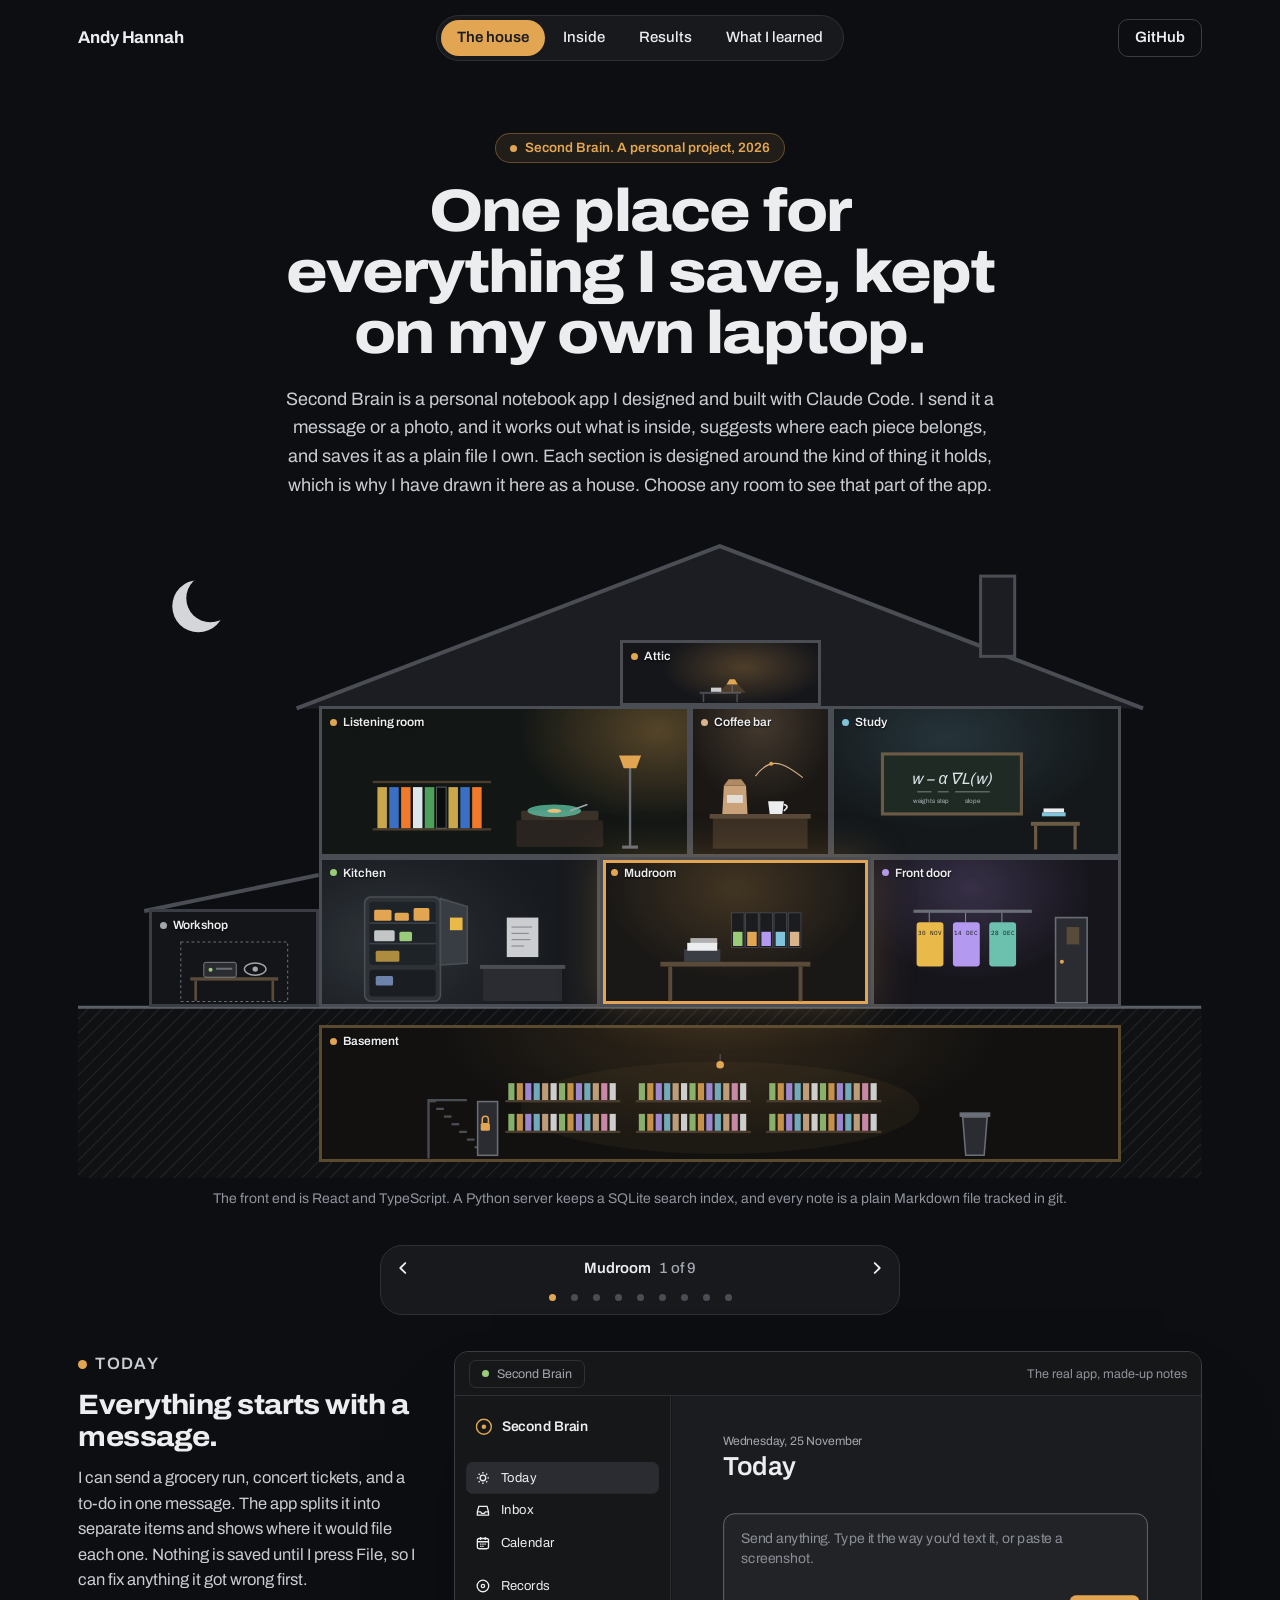
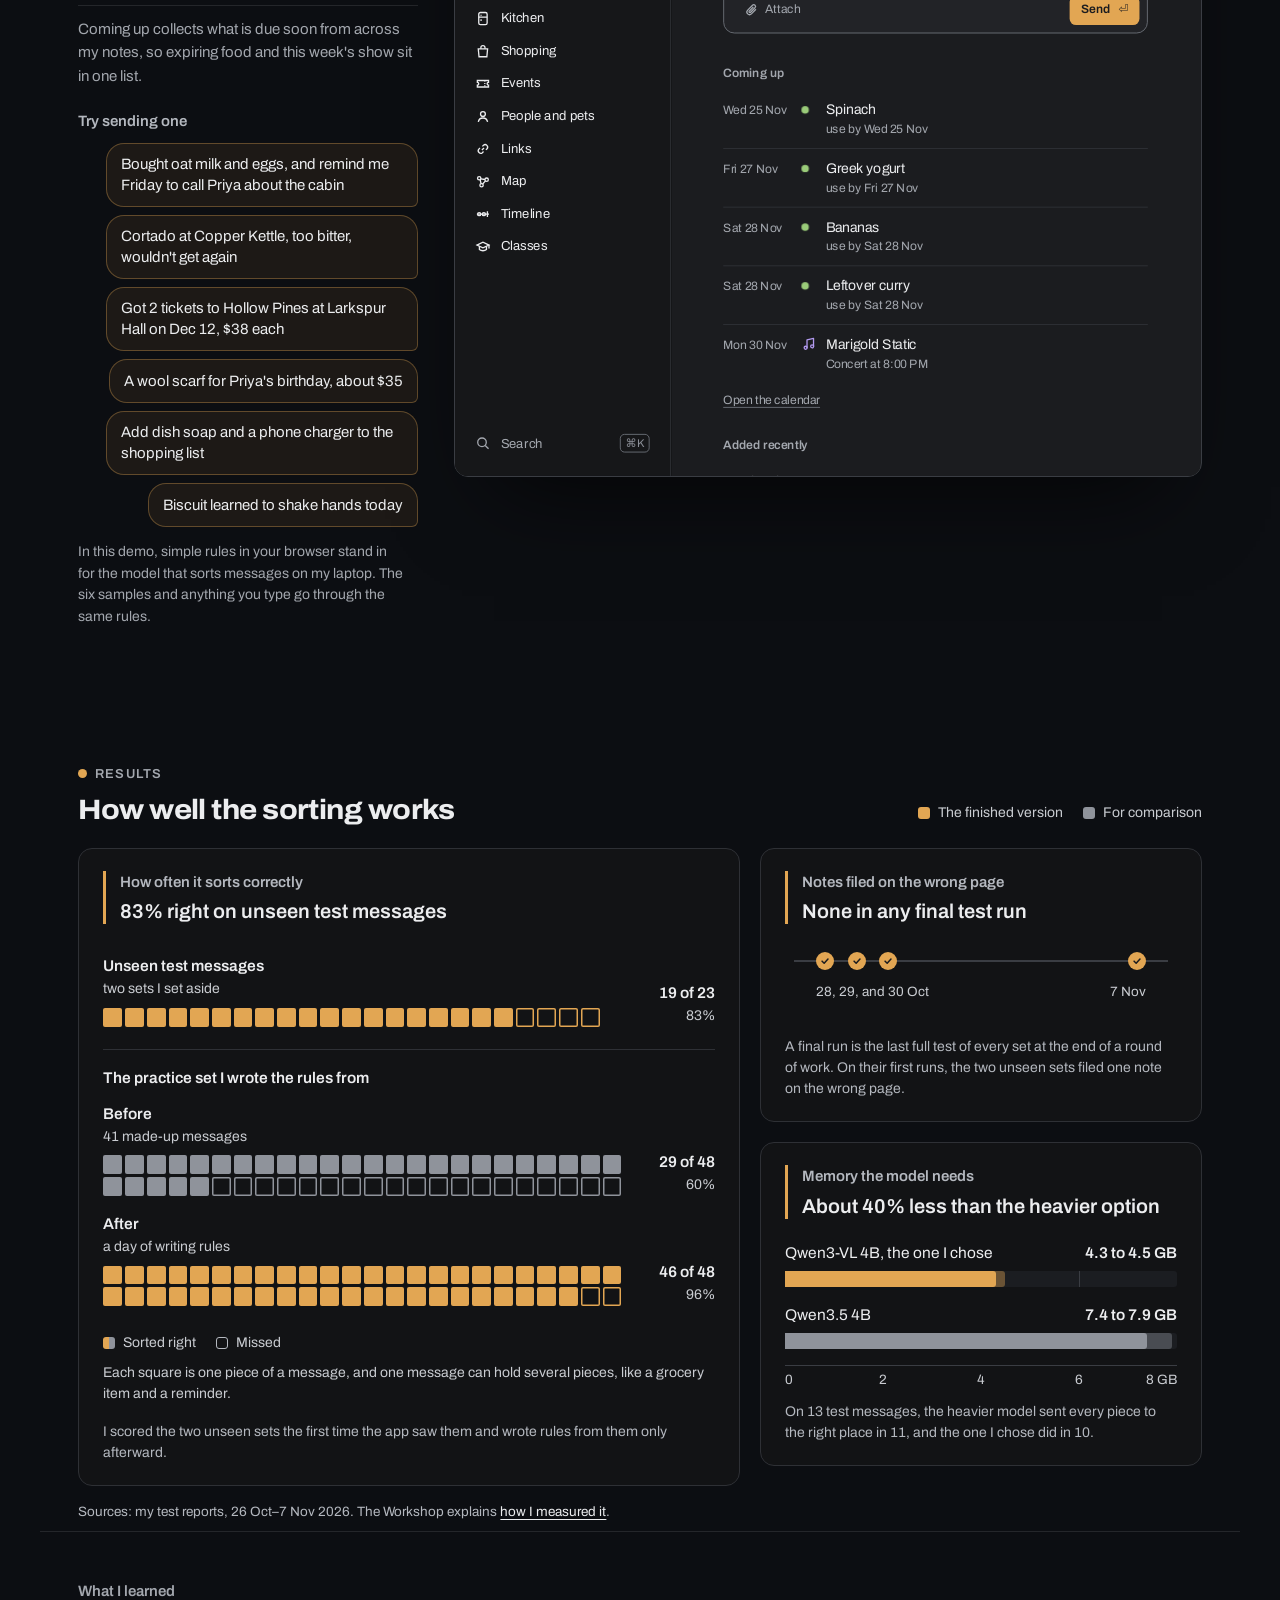
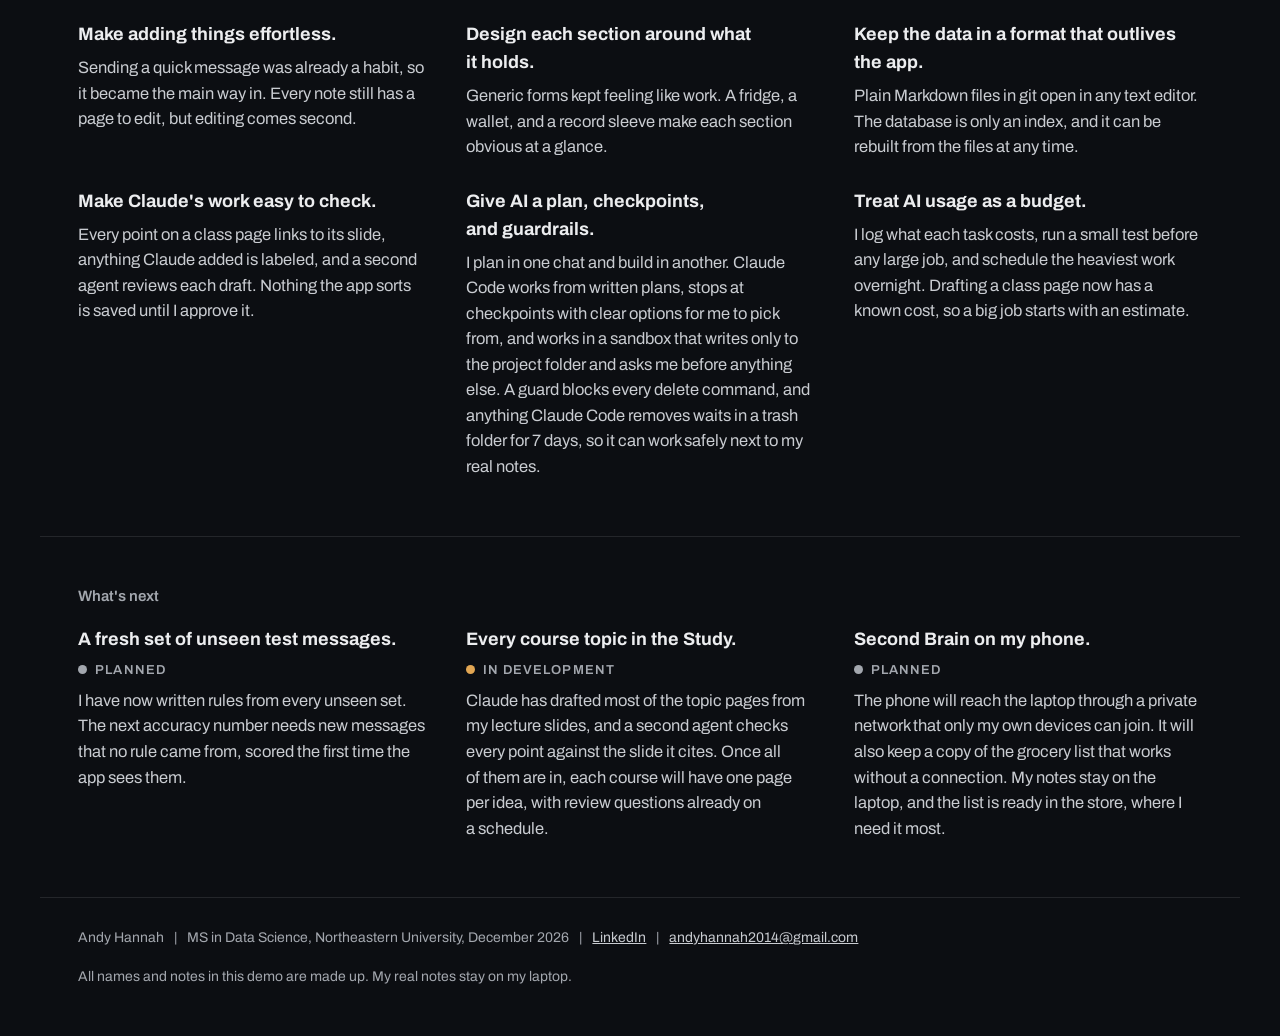
==== index.html @ 6efce42d "Second Brain demo" ====
<!DOCTYPE html>
<html lang="en">
<head>
<meta charset="utf-8">
<meta name="viewport" content="width=device-width, initial-scale=1">
<title>Second Brain</title>
<meta name="description" content="A personal notes app by Andy Hannah, drawn as a house. Each room opens the real app, filled with made-up notes.">

<!-- Archivo comes with the app and IBM Plex Mono sits beside the page, so the page asks nothing of another site. -->
<style>
@font-face{font-family:"Archivo";src:url("app/fonts/Archivo-Variable.ttf") format("truetype");font-weight:100 900;font-stretch:62% 125%;font-display:swap}
@font-face{font-family:"IBM Plex Mono";src:url("fonts/IBMPlexMono-Regular.woff2") format("woff2");font-weight:400;font-style:normal;font-display:swap}
@font-face{font-family:"IBM Plex Mono";src:url("fonts/IBMPlexMono-Medium.woff2") format("woff2");font-weight:500;font-style:normal;font-display:swap}
.sc[hidden]{display:none}

body{margin:0;background:#0C0E12}
a{color:#ECEDEF}
@media (hover:hover){a:hover{color:#E2A653}.room:hover{filter:brightness(1.18)}.bubble:hover{background:rgba(226,166,83,.16);border-color:rgba(226,166,83,.6)}}
/* Every link takes the amber ring, as the buttons do. */
.hn a:focus-visible{outline:3px solid #E2A653;outline-offset:2px}
.hn{background:#0C0E12;color:#ECEDEF;font-family:"Archivo",-apple-system,sans-serif;font-size:16px;line-height:1.55}
.hn *{box-sizing:border-box}
.hn-top,.hn-hero,.hn-house,.res,.inside,.learned,.hn-foot{max-width:1200px;margin-left:auto;margin-right:auto;padding-left:clamp(16px,3vw,40px);padding-right:clamp(16px,3vw,40px)}
/* The header: the name, the pill bar of sections and the buttons, stuck to the top, with a line once the page scrolls. */
.hn-bar{position:sticky;top:0;z-index:20;background:#0C0E12;border-bottom:1px solid transparent;transition:border-color 160ms ease}
.hn-bar.scrolled{border-bottom-color:#2E3035}
.hn-top{display:grid;grid-template-columns:minmax(0,1fr) auto minmax(0,1fr);align-items:center;gap:16px;min-height:76px}
.me{justify-self:start;font-weight:700;font-size:17px;letter-spacing:-.01em;text-decoration:none;color:#ECEDEF}
.pill{display:flex;gap:2px;padding:4px;border-radius:999px;background:#17191D;border:1px solid #2E3035}
.pill a{display:inline-flex;align-items:center;flex:0 0 auto;height:36px;padding:0 16px;border-radius:999px;font-size:15px;font-weight:500;white-space:nowrap;text-decoration:none;color:#ECEDEF}
.pill a.on{background:#E2A653;color:#1B1C1F;font-weight:600}
.pill a:focus-visible,.btn-t:focus-visible,.btn-o:focus-visible,.me:focus-visible{outline:3px solid #E2A653;outline-offset:2px}
.acts{display:flex;justify-content:flex-end;gap:10px}
.btn-o,.btn-t{display:inline-flex;align-items:center;height:38px;padding:0 16px;border-radius:10px;font-size:15px;font-weight:600;text-decoration:none}
.btn-o{border:1.5px solid #E2A653;color:#E2A653}
.btn-t{color:#ECEDEF;border:1px solid #3A3D43}
:root{--head:92px}
#top,#house,#results,#inside,#learned{scroll-margin-top:var(--head)}
.hn-hero{padding-top:56px;padding-bottom:12px;text-align:center}
.chip{display:inline-flex;align-items:center;gap:8px;height:30px;padding:0 14px;border-radius:15px;background:rgba(226,166,83,.1);border:1px solid rgba(226,166,83,.35);font-size:13.5px;font-weight:600;color:#E2A653}
.chip i{width:7px;height:7px;border-radius:50%;background:#E2A653}
.hn-hero h1{margin:18px auto 0;max-width:14em;font-size:clamp(36px,5vw,60px);line-height:1.02;font-weight:800;font-stretch:112%;letter-spacing:-.03em;text-wrap:balance}
.lede{margin:20px auto 0;max-width:40em;font-size:18px;line-height:1.6;color:#C9CCD1;text-wrap:balance}
.ft-links{display:flex;flex-wrap:wrap;align-items:center;gap:0 10px;margin:0}
.ft-links>*{display:inline-flex;align-items:center;min-height:32px}
.ft-links a{color:#C9CCD1}
.ft-links i{font-style:normal}
.ft-links .ft-gh,.ft-links .ft-gh-bar{display:none}
@media (max-width:760px){
.hn-top{grid-template-columns:minmax(0,1fr) auto;grid-template-areas:"me acts" "pill pill";row-gap:10px;padding-top:12px;padding-bottom:12px;min-height:0}
.me{grid-area:me}.acts{grid-area:acts}
.pill{grid-area:pill;overflow-x:auto;scrollbar-width:none}
.pill::-webkit-scrollbar{display:none}
.pill.fl{-webkit-mask-image:linear-gradient(90deg,transparent,#000 32px);mask-image:linear-gradient(90deg,transparent,#000 32px)}
.pill.fr{-webkit-mask-image:linear-gradient(90deg,#000 calc(100% - 32px),transparent);mask-image:linear-gradient(90deg,#000 calc(100% - 32px),transparent)}
.pill.fl.fr{-webkit-mask-image:linear-gradient(90deg,transparent,#000 32px,#000 calc(100% - 32px),transparent);mask-image:linear-gradient(90deg,transparent,#000 32px,#000 calc(100% - 32px),transparent)}
.btn-t{display:none}
.ft-links .ft-gh,.ft-links .ft-gh-bar{display:inline-flex}
.ft-links>*{min-height:44px}
.ft-links .ft-lead{display:none}
.ft-links .ft-who{flex-basis:100%;min-height:0;padding:4px 0}
:root{--head:124px}
}
.hn-house{padding-top:24px;padding-bottom:12px}
.house{position:relative;width:100%;aspect-ratio:1120/640}
.shell{position:absolute;inset:0;width:100%;height:100%}
.room{position:absolute;padding:0;margin:0;border:3px solid #4A4D54;background:#15171B;cursor:pointer;overflow:hidden;color:#ECEDEF;font:inherit;text-align:left;transition:filter 160ms ease,box-shadow 160ms ease}
.room.on{box-shadow:inset 0 0 0 3px #E2A653,0 0 40px rgba(226,166,83,.25);z-index:2}
.room:focus-visible{outline:3px solid #E2A653;outline-offset:2px}
.rl{position:absolute;top:6px;left:8px;z-index:1;display:inline-flex;align-items:center;gap:6px;font-size:12px;line-height:1.2;font-weight:600;color:#ECEDEF;text-shadow:0 1px 2px #000}
.rl i{width:7px;height:7px;border-radius:50%}
.room{--band:26px}
.furn{position:absolute;left:0;top:var(--band);width:100%;height:calc(100% - var(--band))}
.r-attic{background:radial-gradient(60% 90% at 62% 40%,rgba(226,166,83,.28),transparent 70%),#15161A}
.r-listen{background:radial-gradient(55% 90% at 92% 15%,rgba(226,166,83,.32),transparent 70%),#121614}
.r-coffee{background:radial-gradient(80% 80% at 50% 10%,rgba(217,179,140,.22),transparent 70%),#1A1714}
.r-classroom{background:radial-gradient(80% 90% at 40% 20%,rgba(127,196,218,.16),transparent 70%),#14181B}
.r-kitchen{background:radial-gradient(60% 85% at 24% 58%,rgba(210,232,255,.13),rgba(210,232,255,.05) 55%,transparent 100%),#171A1E}
.r-today{background:radial-gradient(70% 90% at 50% 20%,rgba(226,166,83,.20),transparent 70%),#1A1816}
.r-hall{background:radial-gradient(70% 90% at 40% 20%,rgba(179,154,240,.20),transparent 70%),#17151C}
.r-workshop{background:#141518;border-color:#3A3D43}
.r-basement{background:radial-gradient(50% 120% at 50% 0%,rgba(226,166,83,.16),transparent 70%),#121110;border-color:#5A4A30}
.wiring{margin:10px 0 0;text-align:center;font-size:14px;color:#8F939B}
.inside{display:grid;grid-template-columns:minmax(0,340px) minmax(0,1fr);gap:36px;align-items:start;padding-top:40px;padding-bottom:80px}
.cap{position:sticky;top:100px}
.tag{display:flex;align-items:center;gap:8px;margin:0;font-size:13px;font-weight:600;color:#A3A7AE;text-transform:uppercase;letter-spacing:.08em}
.tag i{width:9px;height:9px;border-radius:50%}
.cap h2{margin:10px 0 12px;font-size:28px;line-height:1.15;font-weight:750;font-stretch:108%;letter-spacing:-.02em}
.cap p{margin:0 0 12px;font-size:16.5px;color:#C9CCD1;text-wrap:pretty}
.cap .free{font-size:15px;color:#A3A7AE;padding-top:12px;border-top:1px solid #24262A}
.view{min-width:0}
.tabs3{display:flex;gap:4px;margin:-6px 0 6px;border-bottom:1px solid #2E3035}
.tabs3 span{padding:8px 12px;font-size:14px;color:#A3A7AE;border-bottom:2px solid transparent;margin-bottom:-1px}
.tabs3 span.on{color:#ECEDEF;border-color:#E2A653;font-weight:600}
.kr{display:grid;grid-template-columns:minmax(0,1fr) auto auto;gap:12px;align-items:baseline;max-width:560px;padding:9px 0;border-top:1px solid #2E3035;font-size:14px}
.kr b{font-weight:600;font-size:15px}.kr span{color:#A3A7AE;font-size:13px}.kr em{font-style:normal;font-size:13px;color:#A3A7AE}
.kr.warn em{color:#E2A653;font-weight:600}
.kr em.liked{color:#9ACB79;font-weight:600}
.chips2{display:flex;flex-wrap:wrap;gap:6px}.chips2 span{height:28px;line-height:26px;padding:0 11px;border:1px solid #3A3D43;border-radius:14px;font-size:13px;color:#C9CCD1}
.bag{display:grid;grid-template-columns:150px minmax(0,1fr);gap:16px;align-items:center;max-width:560px;padding:14px;margin-top:12px;border:1px solid #2E3035;border-radius:12px;background:#222327}
.bag b{display:block;font-size:16px}.bag span{font-size:13px;color:#A3A7AE}.bag svg{width:100%;height:auto}
.rec{display:grid;grid-template-columns:200px minmax(0,1fr);gap:56px;align-items:end;margin:-28px -44px -32px;padding:36px 44px;min-height:520px;background:radial-gradient(90% 70% at 15% 0%,rgba(95,201,168,.28),transparent 65%),#121614;color:#ECE7DD}
.rec-art{position:relative;width:200px;aspect-ratio:1}
.rec-disc{position:absolute;top:4%;left:4%;width:92%;height:92%;transform:translateX(34%)}
.rec-cover{position:relative;width:100%;height:100%;box-shadow:0 20px 40px rgba(0,0,0,.6)}
.rec-t{font-size:36px;font-weight:800;font-stretch:112%;letter-spacing:-.02em;line-height:1}
.rec-m{margin-top:8px;color:#C9C3B8}
.vin{display:inline-flex;align-items:center;gap:8px;margin-top:12px;height:28px;padding:0 12px 0 8px;border-radius:14px;background:rgba(255,255,255,.07);font-size:13px}.vin i{width:14px;height:14px;border-radius:50%;background:#5FC9A8}
.trk{margin:16px 0 0;padding-left:20px;color:#C9C3B8;font-size:14px}
.wal{display:flex;flex-direction:column;max-width:440px;margin-top:4px}
.ps{border-radius:14px;padding:14px 16px;color:#17181B;margin-top:-16px;box-shadow:0 -6px 16px rgba(0,0,0,.35)}
.ps:first-child{margin-top:0}.ps.open{padding-bottom:18px;margin-bottom:24px}
.ps-t{display:flex;justify-content:space-between;align-items:baseline;min-height:44px}
.ps-t b{font-size:19px;font-weight:800;font-stretch:112%;letter-spacing:-.01em}.ps-t span{font-family:"IBM Plex Mono",monospace;font-size:11.5px}
.ps-g{display:grid;grid-template-columns:repeat(2,minmax(0,1fr));gap:10px;margin-top:6px}
.ps-g span{display:block;font-family:"IBM Plex Mono",monospace;font-size:10px;letter-spacing:.06em;opacity:.75}.ps-g b{font-size:14.5px}
.sect{margin-top:10px;font-size:17px;font-weight:650}
.fml{display:flex;flex-wrap:wrap;gap:6px 14px;align-items:flex-start;margin:14px 0;padding:14px 18px;border:1px solid #2E3035;border-radius:12px;background:#222327;font-size:24px;max-width:520px}
.fml span{display:inline-flex;flex-direction:column;align-items:center}.fml i{font-family:"Archivo",Arial,sans-serif}.fml small{font-size:11px;color:#A3A7AE;border-top:1px solid #3A3D43;padding-top:2px}.fml .op{color:#A3A7AE}
.np{max-width:520px;margin:0;font-size:15px}.ct{display:inline-block;padding:0 6px;border-radius:5px;background:#2A2C31;font-family:"IBM Plex Mono",monospace;font-size:11px;color:#A3A7AE}
.ain{max-width:520px;margin-top:14px;padding:10px 14px;border:1px solid rgba(226,166,83,.4);border-radius:10px;background:rgba(226,166,83,.06);font-size:14px}
.bw{border:1px solid #3A3D43;border-radius:14px;background:#121315;padding:20px 24px;min-height:300px;font-family:"IBM Plex Mono",ui-monospace,monospace;font-size:13px}
.bw-h{font-family:"Archivo",sans-serif;font-size:15px;font-weight:600;color:#A3A7AE;margin-bottom:14px}
.bw-cols{display:grid;grid-template-columns:minmax(0,1fr) minmax(0,1.2fr);gap:24px}
.tree,.log,.shift{list-style:none;margin:0;padding:0}
.tree li{padding:4px 0;color:#C9CCD1}.tree .d1{padding-left:18px}.tree .d2{padding-left:36px;color:#A3A7AE}.tree .hi{color:#E2A653}
.log li{padding:6px 0;border-bottom:1px solid #24262A;color:#C9CCD1}.log b{color:#E2A653;font-weight:500;margin-right:8px}
.bw-n{margin:16px 0 0;font-family:"Archivo",sans-serif;font-size:14px;color:#8F939B}
.shift li{display:grid;grid-template-columns:90px minmax(0,1fr);gap:14px;padding:12px 0;border-bottom:1px solid #24262A;font-family:"Archivo",sans-serif;font-size:15px;color:#C9CCD1}
.shift b{font-family:"IBM Plex Mono",monospace;font-size:12.5px;font-weight:500;color:#E2A653;padding-top:2px}
.learned{padding-top:48px;padding-bottom:56px;border-top:1px solid #24262A}
.learned h2{margin:0 0 18px;font-size:15px;font-weight:600;color:#A3A7AE}
.ls{display:grid;grid-template-columns:repeat(3,minmax(0,1fr));gap:28px 40px}
.ls p{margin:0;font-size:16.5px;line-height:1.55;color:#C9CCD1;text-wrap:pretty}.ls b{display:block;margin-bottom:6px;font-size:18px}
.ls .tag{margin:0 0 8px}.ls b{color:#ECEDEF}
.hn-foot{display:flex;flex-wrap:wrap;justify-content:space-between;gap:12px;padding-top:24px;padding-bottom:48px;border-top:1px solid #24262A;font-size:14px;color:#A3A7AE}
@media (max-width:860px){.inside,.ls,.bw-cols{grid-template-columns:minmax(0,1fr)}.cap{position:static}.rl{font-size:10px}.room{--band:22px}.rec{grid-template-columns:minmax(0,1fr);gap:24px}}

.aw{background:#1B1C1F;border:1px solid #3A3D43;border-radius:14px;overflow:hidden;color:#ECEDEF;font-family:"Archivo",-apple-system,sans-serif;font-size:14px;line-height:1.45;box-shadow:0 50px 90px -40px rgba(0,0,0,.7)}
.aw-bar{display:flex;justify-content:space-between;align-items:center;height:44px;padding:0 14px;background:#161719;border-bottom:1px solid #2E3035}
.aw-chip{display:inline-flex;align-items:center;gap:8px;height:28px;padding:0 12px;border:1px solid #2E3035;border-radius:7px;font-size:12.5px;color:#A3A7AE}
.aw-chip i{width:7px;height:7px;border-radius:50%;background:#9ACB79}
.aw-note{font-size:12.5px;color:#8F939B}
.aw-body{display:flex;min-height:520px}
.aw-side{flex:0 0 196px;background:#161719;border-right:1px solid #2E3035;padding:16px 10px;display:flex;flex-direction:column;gap:2px}
.aw-brand{display:flex;align-items:center;gap:10px;padding:2px 10px 14px;font-weight:600;font-size:15px}
.aw-nav{height:32px;line-height:32px;padding:0 10px;border-radius:7px;color:#A3A7AE;font-size:14px}
.aw-on{background:#2A2C31;color:#ECEDEF}
.aw-gap{height:10px}
.aw-main{flex:1 1 auto;padding:28px 44px 32px;min-width:0}
.aw-date{font-size:13px;color:#A3A7AE}
.aw-h{font-size:28px;font-weight:650;letter-spacing:-.015em;margin:2px 0 18px}
.aw-send{display:flex;justify-content:space-between;align-items:flex-end;gap:16px;max-width:620px;padding:16px 10px 10px 18px;border:1px solid #6A6E76;border-radius:12px;background:#222327;font-size:16px}
.aw-send b{flex:0 0 auto;height:34px;line-height:34px;padding:0 14px;border-radius:8px;background:#E2A653;color:#1B1C1F;font-size:14px}
.aw-sec{margin:24px 0 6px;font-size:13px;font-weight:600;color:#A3A7AE}
.aw-row{display:grid;grid-template-columns:10px minmax(0,1fr) auto auto auto;gap:4px 12px;align-items:center;max-width:620px;padding:10px 0;border-top:1px solid #2E3035}
.aw-row i,.aw-up i{width:8px;height:8px;border-radius:50%}
.aw-row b,.aw-up b{display:block;font-weight:600;font-size:15px}
.aw-row span,.aw-up span{font-size:13px;color:#A3A7AE}
.aw-row em,.aw-all em{font-style:normal;font-size:13px;color:#A3A7AE;padding:0 8px;height:28px;line-height:28px;border-radius:7px}
.aw-row em.aw-file,.aw-all em.aw-file{background:#E2A653;color:#1B1C1F;font-weight:600}
.aw-all{max-width:620px;display:flex;justify-content:flex-end;padding-top:8px}
.aw-up{display:grid;grid-template-columns:92px 10px auto minmax(0,1fr);gap:12px;align-items:center;max-width:620px;padding:9px 0;border-top:1px solid #2E3035}
.aw-up b{font-size:14.5px}
@media (max-width:760px){.aw-side{display:none}.aw-main{padding:22px 16px}.aw-row{grid-template-columns:10px minmax(0,1fr) auto}.aw-row em:not(.aw-file){display:none}}

/* The real app in the window, the samples under Today, and the room chips a phone gets under the house. */
.aw-fit{height:680px;overflow:hidden}
.aw-frame{display:block;width:100%;height:680px;border:0;background:#1B1C1F;transform-origin:0 0}
.cap .try-h{margin:22px 0 10px;font-size:15px;font-weight:600;color:#B4B8BF}
.bubbles{display:flex;flex-direction:column;align-items:flex-end;gap:8px;margin:0;padding:0;list-style:none}
.bubbles li{max-width:92%}
.bubble{display:block;min-height:44px;padding:10px 14px;border:1px solid rgba(226,166,83,.35);border-radius:18px 18px 6px 18px;background:rgba(226,166,83,.08);color:#ECEDEF;font:inherit;font-size:15px;line-height:1.4;text-align:left;cursor:pointer}
.sample:focus-visible,.rc:focus-visible{outline:3px solid #E2A653;outline-offset:2px}
.aw{scroll-margin-top:132px}
.tree .new{color:#E2A653}
.cap .samples-n{margin:14px 0 0;font-size:14px;color:#A3A7AE}
.bw+.bw{margin-top:16px}
.meas li{grid-template-columns:118px minmax(0,1fr)}
.meas small{display:block;margin-top:6px;font-family:"IBM Plex Mono",monospace;font-size:11.5px;color:#8F939B}
.bw-h:focus{outline:none}
@media (max-width:600px){.meas li{grid-template-columns:minmax(0,1fr);gap:4px}}
/* Results. Amber is the finished version and gray what it's compared with, with no other chart color. */
.res{padding-top:56px;padding-bottom:8px;font-variant-numeric:tabular-nums}
.res-top{display:flex;flex-wrap:wrap;align-items:baseline;justify-content:space-between;gap:10px 28px;margin:10px 0 22px}
.res-top h2{margin:0;font-size:28px;line-height:1.15;font-weight:750;font-stretch:108%;letter-spacing:-.02em}
.res-key{display:flex;flex-wrap:wrap;gap:6px 20px;margin:0;padding:0;list-style:none;font-size:14px;color:#C9CCD1}
.res-key li{display:inline-flex;align-items:center;gap:8px}
.sw{display:inline-block;width:12px;height:12px;border-radius:3px;flex:0 0 auto}
.sw-a{background:#E2A653}.sw-g{background:#8F939B}.sw-ag{background:linear-gradient(90deg,#E2A653 50%,#8F939B 50%)}.sw-miss{border:1.5px solid #B4B8BF}
.res-grid{display:grid;grid-template-columns:minmax(0,3fr) minmax(0,2fr);gap:20px}
.res-col{display:grid;grid-template-rows:auto auto;gap:20px;align-content:start}
.rp{border:1px solid #2E3035;border-radius:14px;background:#121315;padding:22px 24px}
.qa{margin:0 0 22px;padding-left:14px;border-left:3px solid #E2A653}
.qa .q{margin:0;font-size:15px;font-weight:600;color:#B4B8BF}
.qa .a{margin:4px 0 0;font-size:20px;line-height:1.3;font-weight:600;color:#ECEDEF}
.sr{position:absolute;width:1px;height:1px;margin:-1px;padding:0;overflow:hidden;clip:rect(0 0 0 0);white-space:nowrap;border:0}
/* A hover never covers anything. A squares row or a memory bar, hovered or focused, brightens with its printed count
   and the others in its panel dim a little. A date dot says its day in the label row under the line, in place. */
.sq-row,.mb-row{transition:opacity .15s,filter .15s;border-radius:6px}
.sq-row:focus-visible,.mb-row:focus-visible{outline:3px solid #E2A653;outline-offset:4px}
.rp:has(.sq-row:focus-visible) .sq-row:not(:focus-visible),.rp:has(.mb-row:focus-visible) .mb-row:not(:focus-visible){opacity:.65}
.sq-row:focus-visible,.mb-row:focus-visible{filter:brightness(1.2)}
.sq-row:focus-visible .sq-n b,.sq-row:focus-visible .sq-n span,.mb-row:focus-visible .mb-h{color:#FFF}
@media (hover:hover){
.rp:has(.sq-row:hover) .sq-row:not(:hover),.rp:has(.mb-row:hover) .mb-row:not(:hover){opacity:.65}
.sq-row:hover,.mb-row:hover{filter:brightness(1.2)}
.sq-row:hover .sq-n b,.sq-row:hover .sq-n span,.mb-row:hover .mb-h{color:#FFF}
}
.sq-row{display:grid;grid-template-columns:minmax(0,1fr) auto;grid-template-areas:"l n" "g n";gap:8px 18px;align-items:end;padding:8px 0}
.sq-l{grid-area:l}.sq-l b{display:block;font-size:15.5px;font-weight:600;color:#ECEDEF}.sq-l span{display:block;font-size:14px;color:#C9CCD1}
.sq-g{grid-area:g;display:grid;grid-template-columns:repeat(24,minmax(0,1fr));gap:3px}
.sq-g i{aspect-ratio:1;border-radius:2px}
.sq-g .ya{background:#E2A653}.sq-g .na{box-shadow:inset 0 0 0 1.5px #E2A653}
.sq-g .yg{background:#8F939B}.sq-g .ng{box-shadow:inset 0 0 0 1.5px #8F939B}
.sq-n{grid-area:n;min-width:76px;text-align:right}.sq-n b{display:block;font-size:15.5px;font-weight:600;color:#ECEDEF}.sq-n span{display:block;font-size:14px;color:#C9CCD1}
.sq-div{margin:14px 0 4px;padding-top:16px;border-top:1px solid #2E3035;font-size:15.5px;font-weight:600;color:#ECEDEF}
.sq-key{display:flex;flex-wrap:wrap;gap:8px 20px;margin:18px 0 0;padding:0;list-style:none;font-size:14px;color:#C9CCD1}
.sq-key li{display:inline-flex;align-items:center;gap:8px}
.rp-n{margin:16px 0 0;font-size:14px;line-height:1.5;color:#B4B8BF}
.res-src{margin:16px 0 0;font-size:13.5px;color:#B4B8BF}
.res-src a{color:#ECEDEF;text-underline-offset:3px}
.dl{position:relative;height:74px;margin:8px 9px 0}
.dl-line{position:absolute;left:0;right:0;top:14px;height:2px;background:#3A3D43}
.dl-dot{position:absolute;top:6px;width:18px;height:18px;margin-left:-9px;padding:0;border:0;border-radius:50%;background:#E2A653;display:grid;place-items:center;cursor:default}
.dl-dot:focus-visible{outline:3px solid #E2A653;outline-offset:2px}
.dl-dot svg{width:10px;height:10px}
.dl-t{position:absolute;top:36px;font-size:13.5px;color:#C9CCD1;white-space:nowrap}
.dl-t.first{transform:translateX(-9px)}.dl-t.last{transform:translateX(calc(-100% + 9px))}
.dl-say{display:none;color:#ECEDEF;font-weight:600}
.dl.saying .dl-t:not(.dl-say){visibility:hidden}.dl.saying .dl-say{display:block}
.mb{margin-top:6px}
.mb-row{margin:0 0 16px}
.mb-h{display:flex;justify-content:space-between;gap:12px;font-size:15.5px;color:#ECEDEF;margin-bottom:6px}
.mb-h b{font-weight:600}
.mb-bar{position:relative;height:16px;border-radius:0 3px 3px 0;background:repeating-linear-gradient(90deg,#3A3D43 0 1px,transparent 1px 25%),#1B1D21}
.mb-fill{position:absolute;top:0;bottom:0;left:0;border-radius:0 3px 3px 0}
.mb-a .mb-solid{background:#E2A653}.mb-a .mb-fade{background:rgba(226,166,83,.4)}
.mb-g .mb-solid{background:#8F939B}.mb-g .mb-fade{background:rgba(143,147,155,.4)}
.mb-axis{position:relative;height:20px;margin-top:6px;border-top:1px solid #3A3D43;font-size:13.5px;color:#C9CCD1}
.mb-axis span{position:absolute;top:4px;transform:translateX(-50%);white-space:nowrap}
.mb-axis span:first-child{transform:none}.mb-axis span:last-child{transform:translateX(-100%)}
@media (max-width:860px){.res-grid{grid-template-columns:minmax(0,1fr)}}
@media (max-width:600px){.rp{padding:18px 16px}.sq-g{gap:2px}.sq-row{gap:6px 12px}.sq-n{min-width:64px}}
@media (pointer:coarse){.pill a{height:44px}.ft-links a{min-height:44px}.res-src a{display:inline-block;padding:12px 0;margin:-12px 0}}
.app-sc{position:relative}
.skip{position:absolute;left:-9999px;top:8px;z-index:3;display:inline-flex;align-items:center;height:36px;padding:0 14px;border-radius:8px;background:#0C0E12;border:1.5px solid #E2A653;color:#E2A653;font-size:14px;font-weight:600;text-decoration:none}
.skip:focus{left:12px}
.room-chips{display:none}
/* The room bar under the house: the room before, this room with its place in the nine, the room after, and a dot per
   room. It wears the header's pill bar, and on a touch screen every control is 44px tall. */
.rbar{grid-column:1/-1;width:100%;box-sizing:border-box;display:grid;grid-template-columns:auto minmax(0,1fr) auto;grid-template-areas:"prev name next" "dots dots dots";align-items:center;max-width:520px;margin:-16px auto 0;justify-self:center;padding:4px 4px 6px;border-radius:22px;background:#17191D;border:1px solid #2E3035}
.rb-prev{grid-area:prev}.rb-next{grid-area:next}
.rb-arrow{display:inline-flex;align-items:center;justify-content:center;width:36px;height:36px;padding:0;border:0;border-radius:999px;background:transparent;color:#ECEDEF;cursor:pointer}
.rb-arrow svg{width:18px;height:18px}
.rb-name{grid-area:name;display:flex;justify-content:center;align-items:baseline;gap:8px;min-width:0;margin:0;font-size:15px;font-weight:500;color:#ECEDEF;white-space:nowrap}
.rb-name b{font-weight:600;overflow:hidden;text-overflow:ellipsis}
.rb-name span{color:#A3A7AE;font-variant-numeric:tabular-nums}
.rb-dots{grid-area:dots;display:flex;justify-content:center}
.rb-dot{display:inline-flex;align-items:center;justify-content:center;width:22px;height:22px;padding:0;border:0;border-radius:999px;background:transparent;cursor:pointer}
.rb-dot i{width:7px;height:7px;border-radius:50%;background:#4A4D54}
.rb-dot[aria-pressed="true"] i{background:#E2A653}
.rb-arrow:focus-visible,.rb-dot:focus-visible{outline:3px solid #E2A653;outline-offset:2px}
@media (hover:hover){.rb-arrow:hover{background:#24262A}.rb-dot:not([aria-pressed="true"]):hover i{background:#A3A7AE}}
@media (pointer:coarse){.rb-arrow{width:44px;height:44px}.rb-dot{flex:0 1 44px;width:auto;height:44px}}
@media (max-width:600px){
.room-chips{display:flex;flex-wrap:wrap;gap:8px;margin-top:14px}
.rc{display:inline-flex;align-items:center;gap:7px;min-height:44px;padding:0 13px;border:1px solid #3A3D43;border-radius:22px;background:transparent;color:#C9CCD1;font:inherit;font-size:14px;cursor:pointer}
.rc i{width:8px;height:8px;border-radius:50%}
.rc[aria-pressed="true"]{border-color:#E2A653;color:#ECEDEF;background:rgba(226,166,83,.10)}
.aw-fit,.aw-frame{height:680px}
.rl{display:none}
.room{--band:0px}
}
</style>

</head>
<body>
<!-- The public demo page, from the house design approved 17 Nov 2026. web/scripts/export-demo.mjs copies it to the
     site's index.html, with the app in app/ and the made-up vault in vault.json, which fills the drawing's details. -->

<div class="hn">
  <div class="hn-bar" id="bar">
    <header class="hn-top">
      <a class="me" href="#top">Andy Hannah</a>
      <nav class="pill" id="pill" aria-label="Sections"><a class="on" href="#house" data-spy="house" aria-current="location">The house</a><a href="#inside" data-spy="inside">Inside</a><a href="#results" data-spy="results">Results</a><a href="#learned" data-spy="learned">What I learned</a></nav>
      <div class="acts"><a class="btn-t" href="https://github.com/abh5227">GitHub</a></div>
    </header>
  </div>

  <section class="hn-hero" id="top">
    <span class="chip"><i></i>Second Brain. A personal project, 2026</span>
    <h1>One place for everything I save, kept on my own laptop.</h1>
    <p class="lede">Second Brain is a personal notebook app I designed and built with Claude&nbsp;Code. I send it a message or a photo, and it works out what is inside, suggests where each piece belongs, and saves it as a plain file I own. Each section is designed around the kind of thing it holds, which is why I have drawn it here as a house. Choose any room to see that part of the&nbsp;app.</p>
  </section>

  <section class="hn-house" id="house">
    <div class="house"><svg class="shell" viewBox="0 0 1120 640" preserveAspectRatio="none" aria-hidden="true">
<path d="M218 172 L640 10 L1062 172" fill="#1B1D22" stroke="#4A4D54" stroke-width="4" stroke-linejoin="round"/>
<rect x="900" y="40" width="34" height="80" fill="#1B1D22" stroke="#4A4D54" stroke-width="3"/>
<path d="M66 374 L240 338" stroke="#4A4D54" stroke-width="4"/>
<rect x="0" y="470" width="1120" height="170" fill="url(#earth)"/>
<line x1="0" y1="470" x2="1120" y2="470" stroke="#5A5E66" stroke-width="3"/>
<circle cx="120" cy="70" r="26" fill="#ECEDEF" opacity=".9"/><circle cx="132" cy="62" r="24" fill="#0C0E12"/>
<defs><pattern id="earth" width="10" height="10" patternUnits="userSpaceOnUse" patternTransform="rotate(45)"><rect width="10" height="10" fill="#101113"/><line x1="0" y1="0" x2="0" y2="10" stroke="#24262B" stroke-width="2"/></pattern></defs>
</svg><button type="button" class="room r-attic" data-go="attic" aria-pressed="false" aria-label="Attic, night shift" style="left:48.214%;top:16.250%;width:17.857%;height:10.312%"><span class="rl"><i style="background:#E2A653"></i>Attic</span><svg class="furn" viewBox="0 0 200 66" preserveAspectRatio="xMidYMax meet" aria-hidden="true"><rect x="60" y="44" width="80" height="4" fill="#4A4D54"/><rect x="66" y="48" width="3" height="16" fill="#4A4D54"/><rect x="131" y="48" width="3" height="16" fill="#4A4D54"/><path d="M118 20 L128 20 L134 30 L112 30 Z" fill="#E2A653"/><path d="M112 30 L134 30 L150 46 L96 46 Z" fill="#E2A653" opacity=".18"/><line x1="123" y1="30" x2="123" y2="44" stroke="#6A6E76" stroke-width="2"/><rect x="82" y="36" width="20" height="8" fill="#ECEDEF" opacity=".85"/></svg></button><button type="button" class="room r-listen" data-go="listen" aria-pressed="false" aria-label="Listening room, records" style="left:21.429%;top:26.562%;width:33.036%;height:23.438%"><span class="rl"><i style="background:#E2A653"></i>Listening room</span><svg class="furn" viewBox="0 0 370 150" preserveAspectRatio="xMidYMax meet" aria-hidden="true"><rect x="18" y="58" width="150" height="3" fill="#4A3D2E"/><rect x="18" y="118" width="150" height="3" fill="#4A3D2E"/><rect class="spine" x="24" y="66" width="12" height="52" fill="#E9B949"/><rect class="spine" x="39" y="66" width="12" height="52" fill="#5FC9A8"/><rect class="spine" x="54" y="66" width="12" height="52" fill="#E8833A"/><rect class="spine" x="69" y="66" width="12" height="52" fill="#2F4A2F"/><rect class="spine" x="84" y="66" width="12" height="52" fill="#3F6FD8"/><rect class="spine" x="99" y="66" width="12" height="52" fill="#DCE6EA"/><rect class="spine" x="114" y="66" width="12" height="52" fill="#B39AF0"/><rect class="spine" x="129" y="66" width="12" height="52" fill="#E9B949"/><rect class="spine" x="144" y="66" width="12" height="52" fill="#5FC9A8"/><rect x="200" y="108" width="110" height="34" rx="3" fill="#2A2420"/><rect x="206" y="96" width="98" height="12" rx="2" fill="#3A3128"/><ellipse cx="248" cy="96" rx="34" ry="8" fill="#5FC9A8" opacity=".75"/><ellipse cx="248" cy="96" rx="9" ry="2.5" fill="#E8C07D"/><line x1="290" y1="88" x2="268" y2="96" stroke="#A3A7AE" stroke-width="2"/><line x1="344" y1="40" x2="344" y2="142" stroke="#6A6E76" stroke-width="3"/><path d="M330 26 L358 26 L352 42 L336 42 Z" fill="#E2A653"/><rect x="334" y="140" width="20" height="4" fill="#6A6E76"/></svg></button><button type="button" class="room r-coffee" data-go="coffee" aria-pressed="false" aria-label="Coffee bar, coffee" style="left:54.464%;top:26.562%;width:12.500%;height:23.438%"><span class="rl"><i style="background:#D9B38C"></i>Coffee bar</span><svg class="furn" viewBox="0 0 140 150" preserveAspectRatio="xMidYMax meet" aria-hidden="true"><path d="M64 52 C 76 36, 86 34, 96 37 S 114 46, 124 54" fill="none" stroke="#D9B38C" stroke-width="1.5"/><circle cx="83.9" cy="36.4" r="2.5" fill="#E2A653"/><rect x="10" y="104" width="120" height="40" fill="#3A2F24"/><rect x="6" y="100" width="128" height="6" fill="#5A4A3A"/><path d="M24 64 L52 64 L54 100 L22 100 Z" fill="#C9A27A"/><path d="M24 64 L30 56 L46 56 L52 64" fill="#B08A63"/><rect x="28" y="76" width="20" height="10" fill="#ECEDEF" opacity=".8"/><path d="M80 84 L100 84 L98 100 L82 100 Z" fill="#ECEDEF"/><path d="M100 88 Q108 90 100 96" stroke="#ECEDEF" stroke-width="2" fill="none"/></svg></button><button type="button" class="room r-classroom" data-go="classroom" aria-pressed="false" aria-label="Study, class notes" style="left:66.964%;top:26.562%;width:25.893%;height:23.438%"><span class="rl"><i style="background:#7FC4DA"></i>Study</span><svg class="furn" viewBox="0 0 290 150" preserveAspectRatio="xMidYMax meet" aria-hidden="true"><rect x="24" y="22" width="180" height="80" fill="#6B5A44"/><rect x="28" y="26" width="172" height="72" fill="#1F2A24"/><text x="114" y="62" text-anchor="middle" font-family="Archivo, sans-serif" font-size="20" font-style="italic" fill="#DCE6EA">w − α ∇L(w)</text><line x1="70" y1="72" x2="88" y2="72" stroke="#DCE6EA" stroke-width="1" opacity=".6"/><line x1="96" y1="72" x2="110" y2="72" stroke="#DCE6EA" stroke-width="1" opacity=".6"/><line x1="118" y1="72" x2="162" y2="72" stroke="#DCE6EA" stroke-width="1" opacity=".6"/><text x="79" y="86" text-anchor="middle" font-family="Archivo" font-size="8" fill="#DCE6EA" opacity=".75">weights</text><text x="103" y="86" text-anchor="middle" font-family="Archivo" font-size="8" fill="#DCE6EA" opacity=".75">step</text><text x="140" y="86" text-anchor="middle" font-family="Archivo" font-size="8" fill="#DCE6EA" opacity=".75">slope</text><rect x="214" y="110" width="62" height="5" fill="#6B5A44"/><rect x="218" y="115" width="4" height="30" fill="#6B5A44"/><rect x="268" y="115" width="4" height="30" fill="#6B5A44"/><rect x="228" y="98" width="30" height="5" fill="#7FC4DA"/><rect x="230" y="93" width="26" height="5" fill="#ECEDEF"/></svg></button><button type="button" class="room r-kitchen" data-go="kitchen" aria-pressed="false" aria-label="Kitchen, food" style="left:21.429%;top:50.000%;width:25.000%;height:23.438%"><span class="rl"><i style="background:#9ACB79"></i>Kitchen</span><svg class="furn" viewBox="0 0 280 150" preserveAspectRatio="xMidYMax meet" aria-hidden="true"><rect x="20" y="14" width="96" height="132" rx="8" fill="#2E3237" stroke="#4A4F56" stroke-width="2"/><rect x="26" y="20" width="84" height="80" rx="4" fill="#1E2328"/><rect x="26" y="46" width="84" height="2" fill="#3C4148"/><rect x="26" y="72" width="84" height="2" fill="#3C4148"/><rect class="fi" x="32" y="30" width="22" height="14" rx="2" fill="#E2A653"/><rect class="fi" x="58" y="34" width="18" height="10" rx="2" fill="#E2A653"/><rect class="fi" x="82" y="28" width="20" height="16" rx="2" fill="#9ACB79"/><rect x="32" y="56" width="26" height="14" rx="2" fill="#ECEDEF" opacity=".8"/><rect x="64" y="58" width="16" height="12" rx="2" fill="#9ACB79"/><rect x="34" y="82" width="30" height="14" rx="2" fill="#E9B949" opacity=".7"/><rect x="26" y="106" width="84" height="34" rx="4" fill="#1A1E22"/><rect x="34" y="114" width="22" height="12" rx="2" fill="#93AEE6" opacity=".7"/><path d="M116 16 L150 26 L150 98 L116 100 Z" fill="#383D43" stroke="#4A4F56" stroke-width="2"/><rect x="128" y="40" width="16" height="16" fill="#E9B949"/><rect x="170" y="104" width="100" height="42" fill="#2A2C31"/><rect x="166" y="100" width="108" height="5" fill="#4A4D54"/><rect x="200" y="40" width="40" height="50" fill="#ECEDEF" opacity=".85"/><line x1="206" y1="52" x2="232" y2="52" stroke="#6A6E76"/><line x1="206" y1="60" x2="228" y2="60" stroke="#6A6E76"/><line x1="206" y1="68" x2="230" y2="68" stroke="#6A6E76"/><line x1="206" y1="76" x2="222" y2="76" stroke="#6A6E76"/></svg></button><button type="button" class="room r-today" data-go="today" aria-pressed="false" aria-label="Mudroom, today" style="left:46.429%;top:50.000%;width:24.107%;height:23.438%"><span class="rl"><i style="background:#E2A653"></i>Mudroom</span><svg class="furn" viewBox="0 0 270 150" preserveAspectRatio="xMidYMax meet" aria-hidden="true"><rect x="40" y="96" width="190" height="6" fill="#5A4A3A"/><rect x="50" y="102" width="5" height="44" fill="#5A4A3A"/><rect x="215" y="102" width="5" height="44" fill="#5A4A3A"/><rect x="70" y="80" width="46" height="16" fill="#3A3D43"/><rect x="74" y="72" width="38" height="10" fill="#ECEDEF"/><rect x="78" y="66" width="34" height="8" fill="#ECEDEF" opacity=".7"/><rect x="130" y="34" width="16" height="44" fill="#1B1C1F" stroke="#4A4D54"/><rect x="132" y="58" width="12" height="18" fill="#9ACB79"/><rect x="148" y="34" width="16" height="44" fill="#1B1C1F" stroke="#4A4D54"/><rect x="150" y="58" width="12" height="18" fill="#E2A653"/><rect x="166" y="34" width="16" height="44" fill="#1B1C1F" stroke="#4A4D54"/><rect x="168" y="58" width="12" height="18" fill="#B39AF0"/><rect x="184" y="34" width="16" height="44" fill="#1B1C1F" stroke="#4A4D54"/><rect x="186" y="58" width="12" height="18" fill="#7FC4DA"/><rect x="202" y="34" width="16" height="44" fill="#1B1C1F" stroke="#4A4D54"/><rect x="204" y="58" width="12" height="18" fill="#D9B38C"/></svg></button><button type="button" class="room r-hall" data-go="hall" aria-pressed="false" aria-label="Front door, tickets" style="left:70.536%;top:50.000%;width:22.321%;height:23.438%"><span class="rl"><i style="background:#B39AF0"></i>Front door</span><svg class="furn" viewBox="0 0 250 150" preserveAspectRatio="xMidYMax meet" aria-hidden="true"><rect x="20" y="30" width="150" height="4" fill="#6A6E76"/><line x1="40" y1="34" x2="40" y2="46" stroke="#A3A7AE"/><rect x="24" y="46" width="34" height="56" rx="4" fill="#E9B949"/><text x="41" y="62" text-anchor="middle" font-family="IBM Plex Mono, monospace" font-size="7" fill="#17181B" class="pass-day">21 NOV</text><line x1="86" y1="34" x2="86" y2="46" stroke="#A3A7AE"/><rect x="70" y="46" width="34" height="56" rx="4" fill="#B39AF0"/><text x="87" y="62" text-anchor="middle" font-family="IBM Plex Mono, monospace" font-size="7" fill="#17181B" class="pass-day">5 DEC</text><line x1="132" y1="34" x2="132" y2="46" stroke="#A3A7AE"/><rect x="116" y="46" width="34" height="56" rx="4" fill="#6CC0AE"/><text x="133" y="62" text-anchor="middle" font-family="IBM Plex Mono, monospace" font-size="7" fill="#17181B" class="pass-day">12 DEC</text><rect x="200" y="40" width="40" height="108" fill="#2A2C31" stroke="#6A6E76" stroke-width="2"/><circle cx="208" cy="96" r="2.5" fill="#E2A653"/><rect x="214" y="52" width="16" height="22" fill="#E2A653" opacity=".25"/></svg></button><button type="button" class="room r-workshop" data-go="workshop" aria-pressed="false" aria-label="Workshop, sorting" style="left:6.250%;top:58.125%;width:15.179%;height:15.313%"><span class="rl"><i style="background:#A3A7AE"></i>Workshop</span><svg class="furn" viewBox="0 0 170 98" preserveAspectRatio="xMidYMax meet" aria-hidden="true"><rect x="6" y="6" width="158" height="88" fill="none" stroke="#6A6E76" stroke-width="1.5" stroke-dasharray="4 4"/><rect x="20" y="58" width="130" height="5" fill="#5A4A3A"/><rect x="26" y="63" width="4" height="30" fill="#5A4A3A"/><rect x="140" y="63" width="4" height="30" fill="#5A4A3A"/><rect x="40" y="36" width="48" height="22" rx="3" fill="#2A2C31" stroke="#A3A7AE"/><circle cx="50" cy="47" r="3" fill="#9ACB79"/><rect x="58" y="44" width="24" height="3" fill="#6A6E76"/><ellipse cx="116" cy="46" rx="16" ry="9" fill="none" stroke="#A3A7AE" stroke-width="2"/><circle cx="116" cy="46" r="4" fill="#A3A7AE"/></svg></button><button type="button" class="room r-basement" data-go="basement" aria-pressed="false" aria-label="Basement, the vault" style="left:21.429%;top:76.250%;width:71.429%;height:21.250%"><span class="rl"><i style="background:#E2A653"></i>Basement</span><svg class="furn" viewBox="0 0 800 136" preserveAspectRatio="xMidYMax meet" aria-hidden="true"><circle cx="400" cy="14" r="5" fill="#E2A653"/><line x1="400" y1="0" x2="400" y2="9" stroke="#6A6E76"/><ellipse cx="400" cy="70" rx="260" ry="60" fill="#E2A653" opacity=".05"/><rect x="120" y="60" width="150" height="3" fill="#4A3D2E"/><rect x="120" y="100" width="150" height="3" fill="#4A3D2E"/><rect x="290" y="60" width="150" height="3" fill="#4A3D2E"/><rect x="290" y="100" width="150" height="3" fill="#4A3D2E"/><rect x="460" y="60" width="150" height="3" fill="#4A3D2E"/><rect x="460" y="100" width="150" height="3" fill="#4A3D2E"/><rect x="124" y="38" width="8" height="22" fill="#9ACB79" opacity=".85"/><rect x="135" y="38" width="8" height="22" fill="#E2A653" opacity=".85"/><rect x="146" y="38" width="8" height="22" fill="#B39AF0" opacity=".85"/><rect x="157" y="38" width="8" height="22" fill="#7FC4DA" opacity=".85"/><rect x="168" y="38" width="8" height="22" fill="#D9B38C" opacity=".85"/><rect x="179" y="38" width="8" height="22" fill="#ECEDEF" opacity=".85"/><rect x="190" y="38" width="8" height="22" fill="#9ACB79" opacity=".85"/><rect x="201" y="38" width="8" height="22" fill="#E2A653" opacity=".85"/><rect x="212" y="38" width="8" height="22" fill="#B39AF0" opacity=".85"/><rect x="223" y="38" width="8" height="22" fill="#7FC4DA" opacity=".85"/><rect x="234" y="38" width="8" height="22" fill="#D9B38C" opacity=".85"/><rect x="245" y="38" width="8" height="22" fill="#E59BBF" opacity=".85"/><rect x="256" y="38" width="8" height="22" fill="#ECEDEF" opacity=".85"/><rect x="124" y="78" width="8" height="22" fill="#9ACB79" opacity=".85"/><rect x="135" y="78" width="8" height="22" fill="#E2A653" opacity=".85"/><rect x="146" y="78" width="8" height="22" fill="#B39AF0" opacity=".85"/><rect x="157" y="78" width="8" height="22" fill="#7FC4DA" opacity=".85"/><rect x="168" y="78" width="8" height="22" fill="#D9B38C" opacity=".85"/><rect x="179" y="78" width="8" height="22" fill="#ECEDEF" opacity=".85"/><rect x="190" y="78" width="8" height="22" fill="#9ACB79" opacity=".85"/><rect x="201" y="78" width="8" height="22" fill="#E2A653" opacity=".85"/><rect x="212" y="78" width="8" height="22" fill="#B39AF0" opacity=".85"/><rect x="223" y="78" width="8" height="22" fill="#7FC4DA" opacity=".85"/><rect x="234" y="78" width="8" height="22" fill="#D9B38C" opacity=".85"/><rect x="245" y="78" width="8" height="22" fill="#E59BBF" opacity=".85"/><rect x="256" y="78" width="8" height="22" fill="#ECEDEF" opacity=".85"/><rect x="294" y="38" width="8" height="22" fill="#9ACB79" opacity=".85"/><rect x="305" y="38" width="8" height="22" fill="#E2A653" opacity=".85"/><rect x="316" y="38" width="8" height="22" fill="#B39AF0" opacity=".85"/><rect x="327" y="38" width="8" height="22" fill="#7FC4DA" opacity=".85"/><rect x="338" y="38" width="8" height="22" fill="#D9B38C" opacity=".85"/><rect x="349" y="38" width="8" height="22" fill="#ECEDEF" opacity=".85"/><rect x="360" y="38" width="8" height="22" fill="#9ACB79" opacity=".85"/><rect x="371" y="38" width="8" height="22" fill="#E2A653" opacity=".85"/><rect x="382" y="38" width="8" height="22" fill="#B39AF0" opacity=".85"/><rect x="393" y="38" width="8" height="22" fill="#7FC4DA" opacity=".85"/><rect x="404" y="38" width="8" height="22" fill="#D9B38C" opacity=".85"/><rect x="415" y="38" width="8" height="22" fill="#E59BBF" opacity=".85"/><rect x="426" y="38" width="8" height="22" fill="#ECEDEF" opacity=".85"/><rect x="294" y="78" width="8" height="22" fill="#9ACB79" opacity=".85"/><rect x="305" y="78" width="8" height="22" fill="#E2A653" opacity=".85"/><rect x="316" y="78" width="8" height="22" fill="#B39AF0" opacity=".85"/><rect x="327" y="78" width="8" height="22" fill="#7FC4DA" opacity=".85"/><rect x="338" y="78" width="8" height="22" fill="#D9B38C" opacity=".85"/><rect x="349" y="78" width="8" height="22" fill="#ECEDEF" opacity=".85"/><rect x="360" y="78" width="8" height="22" fill="#9ACB79" opacity=".85"/><rect x="371" y="78" width="8" height="22" fill="#E2A653" opacity=".85"/><rect x="382" y="78" width="8" height="22" fill="#B39AF0" opacity=".85"/><rect x="393" y="78" width="8" height="22" fill="#7FC4DA" opacity=".85"/><rect x="404" y="78" width="8" height="22" fill="#D9B38C" opacity=".85"/><rect x="415" y="78" width="8" height="22" fill="#E59BBF" opacity=".85"/><rect x="426" y="78" width="8" height="22" fill="#ECEDEF" opacity=".85"/><rect x="464" y="38" width="8" height="22" fill="#9ACB79" opacity=".85"/><rect x="475" y="38" width="8" height="22" fill="#E2A653" opacity=".85"/><rect x="486" y="38" width="8" height="22" fill="#B39AF0" opacity=".85"/><rect x="497" y="38" width="8" height="22" fill="#7FC4DA" opacity=".85"/><rect x="508" y="38" width="8" height="22" fill="#D9B38C" opacity=".85"/><rect x="519" y="38" width="8" height="22" fill="#ECEDEF" opacity=".85"/><rect x="530" y="38" width="8" height="22" fill="#9ACB79" opacity=".85"/><rect x="541" y="38" width="8" height="22" fill="#E2A653" opacity=".85"/><rect x="552" y="38" width="8" height="22" fill="#B39AF0" opacity=".85"/><rect x="563" y="38" width="8" height="22" fill="#7FC4DA" opacity=".85"/><rect x="574" y="38" width="8" height="22" fill="#D9B38C" opacity=".85"/><rect x="585" y="38" width="8" height="22" fill="#E59BBF" opacity=".85"/><rect x="596" y="38" width="8" height="22" fill="#ECEDEF" opacity=".85"/><rect x="464" y="78" width="8" height="22" fill="#9ACB79" opacity=".85"/><rect x="475" y="78" width="8" height="22" fill="#E2A653" opacity=".85"/><rect x="486" y="78" width="8" height="22" fill="#B39AF0" opacity=".85"/><rect x="497" y="78" width="8" height="22" fill="#7FC4DA" opacity=".85"/><rect x="508" y="78" width="8" height="22" fill="#D9B38C" opacity=".85"/><rect x="519" y="78" width="8" height="22" fill="#ECEDEF" opacity=".85"/><rect x="530" y="78" width="8" height="22" fill="#9ACB79" opacity=".85"/><rect x="541" y="78" width="8" height="22" fill="#E2A653" opacity=".85"/><rect x="552" y="78" width="8" height="22" fill="#B39AF0" opacity=".85"/><rect x="563" y="78" width="8" height="22" fill="#7FC4DA" opacity=".85"/><rect x="574" y="78" width="8" height="22" fill="#D9B38C" opacity=".85"/><rect x="585" y="78" width="8" height="22" fill="#E59BBF" opacity=".85"/><rect x="596" y="78" width="8" height="22" fill="#ECEDEF" opacity=".85"/><path d="M20 136 L20 60 L70 60" fill="none" stroke="#4A4D54" stroke-width="3"/><rect x="20" y="60" width="10" height="3" fill="#4A4D54"/><rect x="30" y="70" width="10" height="3" fill="#4A4D54"/><rect x="40" y="80" width="10" height="3" fill="#4A4D54"/><rect x="50" y="90" width="10" height="3" fill="#4A4D54"/><rect x="60" y="100" width="10" height="3" fill="#4A4D54"/><rect x="70" y="110" width="10" height="3" fill="#4A4D54"/><rect x="80" y="120" width="10" height="3" fill="#4A4D54"/><rect x="84" y="62" width="26" height="70" fill="#2A2C31" stroke="#6A6E76" stroke-width="2"/><rect x="88" y="90" width="12" height="10" rx="2" fill="#E2A653"/><path d="M90 90 V85 a4 4 0 0 1 8 0 V90" stroke="#E2A653" stroke-width="2" fill="none"/><path d="M716 82 L748 82 L744 132 L720 132 Z" fill="#2A2C31" stroke="#6A6E76" stroke-width="2"/><rect x="712" y="76" width="40" height="6" fill="#6A6E76"/></svg></button></div>
    <div class="room-chips" role="group" aria-label="Rooms"><button type="button" class="rc" data-go="today" aria-pressed="false"><i style="background:#E2A653"></i>Mudroom</button><button type="button" class="rc" data-go="kitchen" aria-pressed="false"><i style="background:#9ACB79"></i>Kitchen</button><button type="button" class="rc" data-go="coffee" aria-pressed="false"><i style="background:#D9B38C"></i>Coffee bar</button><button type="button" class="rc" data-go="listen" aria-pressed="false"><i style="background:#E2A653"></i>Listening room</button><button type="button" class="rc" data-go="hall" aria-pressed="false"><i style="background:#B39AF0"></i>Front door</button><button type="button" class="rc" data-go="classroom" aria-pressed="false"><i style="background:#7FC4DA"></i>Study</button><button type="button" class="rc" data-go="workshop" aria-pressed="false"><i style="background:#A3A7AE"></i>Workshop</button><button type="button" class="rc" data-go="basement" aria-pressed="false"><i style="background:#E2A653"></i>Basement</button><button type="button" class="rc" data-go="attic" aria-pressed="false"><i style="background:#E2A653"></i>Attic</button></div>
    <p class="wiring">The front end is React and TypeScript. A Python server keeps a SQLite search index, and every note is a plain Markdown file tracked in git.</p>
  </section>

  <section class="inside" id="inside">
    <nav class="rbar" id="rbar" aria-label="Rooms, one at a time"><button type="button" class="rb-arrow rb-prev" id="rb-prev" aria-label="Previous room"><svg viewBox="0 0 20 20" aria-hidden="true"><path d="M12.5 4.5 L7 10 L12.5 15.5" fill="none" stroke="currentColor" stroke-width="2" stroke-linecap="round" stroke-linejoin="round"/></svg></button><p class="rb-name" id="rb-name" aria-live="polite"><b>Mudroom</b><span>1 of 9</span></p><button type="button" class="rb-arrow rb-next" id="rb-next" aria-label="Next room"><svg viewBox="0 0 20 20" aria-hidden="true"><path d="M7.5 4.5 L13 10 L7.5 15.5" fill="none" stroke="currentColor" stroke-width="2" stroke-linecap="round" stroke-linejoin="round"/></svg></button><div class="rb-dots" role="group" aria-label="Rooms"><button type="button" class="rb-dot" data-go="today" aria-pressed="false" aria-label="Mudroom"><i></i></button><button type="button" class="rb-dot" data-go="kitchen" aria-pressed="false" aria-label="Kitchen"><i></i></button><button type="button" class="rb-dot" data-go="coffee" aria-pressed="false" aria-label="Coffee bar"><i></i></button><button type="button" class="rb-dot" data-go="listen" aria-pressed="false" aria-label="Listening room"><i></i></button><button type="button" class="rb-dot" data-go="hall" aria-pressed="false" aria-label="Front door"><i></i></button><button type="button" class="rb-dot" data-go="classroom" aria-pressed="false" aria-label="Study"><i></i></button><button type="button" class="rb-dot" data-go="workshop" aria-pressed="false" aria-label="Workshop"><i></i></button><button type="button" class="rb-dot" data-go="basement" aria-pressed="false" aria-label="Basement"><i></i></button><button type="button" class="rb-dot" data-go="attic" aria-pressed="false" aria-label="Attic"><i></i></button></div></nav>
    <div class="cap">
      <div class="sc" data-show="today">
        <p class="tag"><i style="background:#E2A653"></i>Today</p>
        <h2>Everything starts with a message.</h2>
        <p>I can send a grocery run, concert tickets, and a to-do in one message. The app splits it into separate items and shows where it would file each one. Nothing is saved until I press File, so I can fix anything it got wrong first.</p>
        <p class="free">Coming up collects what is due soon from across my notes, so expiring food and this week's show sit in one list.</p>
        <p class="try-h" id="try-h">Try sending one</p>
        <ul class="bubbles" aria-labelledby="try-h">
          <li><button type="button" class="sample bubble" data-sample="Bought oat milk and eggs, and remind me Friday to call Priya about the cabin">Bought oat milk and eggs, and remind me Friday to call Priya about the cabin</button></li>
          <li><button type="button" class="sample bubble" data-sample="Cortado at Copper Kettle, too bitter, wouldn't get again">Cortado at Copper Kettle, too bitter, wouldn't get again</button></li>
          <li><button type="button" class="sample bubble" data-sample="Got 2 tickets to Hollow Pines at Larkspur Hall on Dec 12, $38 each">Got 2 tickets to Hollow Pines at Larkspur Hall on Dec 12, $38 each</button></li>
          <li><button type="button" class="sample bubble" data-sample="A wool scarf for Priya's birthday, about $35">A wool scarf for Priya's birthday, about $35</button></li>
          <li><button type="button" class="sample bubble" data-sample="Add dish soap and a phone charger to the shopping list">Add dish soap and a phone charger to the shopping list</button></li>
          <li><button type="button" class="sample bubble" data-sample="Biscuit learned to shake hands today">Biscuit learned to shake hands today</button></li>
        </ul>
        <p class="samples-n">In this demo, simple rules in your browser stand in for the model that sorts messages on my laptop. The six samples and anything you type go through the same rules.</p>
      </div>
      <div class="sc" data-show="kitchen">
        <p class="tag"><i style="background:#9ACB79"></i>Kitchen</p>
        <h2>It keeps track of what is in my fridge and when it goes bad.</h2>
        <p>I tell it what I bought, and it sets a use-by date and puts it on Today three days before it goes bad. I drew the kitchen as an actual fridge, freezer, and pantry, because knowing where something is helps as much as knowing when it expires.</p>
        <p class="free">The grocery list learns what I usually buy and suggests it.</p>
      </div>
      <div class="sc" data-show="coffee">
        <p class="tag"><i style="background:#D9B38C"></i>Coffee</p>
        <h2>A log of every bag of coffee, to learn what I actually like.</h2>
        <p>The roast, origin, and process come straight off a photo of the bag's label. Each bag gets a freshness curve, so I can see when the beans are at their best.</p>
        <p class="free">Over time it shows patterns in what I liked, such as light roasts from Ethiopia grown above 2,000 m.</p>
      </div>
      <div class="sc" data-show="listen">
        <p class="tag"><i style="background:#E2A653"></i>Records</p>
        <h2>Each record gets its own page, in the color of its vinyl.</h2>
        <p>The page holds the track list, where I bought it, and why I keep it. Colored vinyl tints the whole page, and black records keep the room dark. Each record is recognizable at a glance, the way it is on the shelf.</p>
        <p class="free">It also remembers the records I have let go and the ones I am still looking for.</p>
      </div>
      <div class="sc" data-show="hall">
        <p class="tag"><i style="background:#B39AF0"></i>Events</p>
        <h2>Concert tickets live in a wallet, the way they do on a phone.</h2>
        <p>Each pass keeps the venue, seats, what I paid, and when I bought it. Upcoming shows land on the calendar automatically, and past ones stay, so I can look back at everything I have seen.</p>
        <p class="free">The price and purchase date stay saved long after the ticket email is gone.</p>
      </div>
      <div class="sc" data-show="classroom">
        <p class="tag"><i style="background:#7FC4DA"></i>Classes</p>
        <h2>My class notes, organized by topic across every course.</h2>
        <p>Two courses that teach the same idea get merged into one chapter, with each point linked back to the slide it came from. Anything Claude adds or disagrees with is clearly labeled, so I always know what came from my lecturers.</p>
        <p class="free">Review questions come back on a schedule, timed for just before I would forget them.</p>
      </div>
      <div class="sc" data-show="workshop">
        <p class="tag"><i style="background:#A3A7AE"></i>How sorting works</p>
        <h2>Sorting runs entirely on my laptop.</h2>
        <p>Fixed rules handle what a small AI model tends to get wrong, like dates, names, prices, and ticket counts, so it does not guess them. The model, Qwen3-VL 4B, handles the rest, and Apple's Vision reads the text in screenshots. I had Claude write down how it reads messages. I turned that into rules and a step-by-step prompt, so the model reads messages the same way. All of it runs locally, so my notes never leave the laptop to be sorted.</p>
        <p class="free">Claude Code worked in a sandbox that let it write only to the project folder, and it asked me before doing anything else.</p>
      </div>
      <div class="sc" data-show="basement">
        <p class="tag"><i style="background:#E2A653"></i>The files</p>
        <h2>Every note is a plain text file I own.</h2>
        <p>Each item is saved as its own Markdown file and tracked in git. The app's search, calendar, and map are all built from these files, so if the app ever went away, every note would still open in any text editor.</p>
        <p class="free">Bulk changes to my real notes need a preview that changes nothing, my approval, and a backup first. The app never deletes a note, and git keeps every version.</p>
      </div>
      <div class="sc" data-show="attic">
        <p class="tag"><i style="background:#E2A653"></i>Overnight</p>
        <h2>Overnight, Claude Code turns my class notes into study pages.</h2>
        <p>One agent drafts a topic page from my class notes. A second agent checks every claim against the page it cites and sends back anything that does not hold up. I review the drafts in the morning.</p>
        <p class="free">A privacy scan runs before anything is published.</p>
      </div>
    </div>

    <div class="view">
      <div class="sc app-sc" data-show="app">
        <a class="skip" href="#results">Skip past the app</a>
        <div class="aw">
          <div class="aw-bar"><span class="aw-chip"><i></i>Second Brain</span><span class="aw-note">The real app, made-up notes</span></div>
          <div class="aw-fit"><iframe id="app" class="aw-frame" src="app/index.html?v=2026-11-25-1923#/today" title="Second Brain, the real app with made-up notes"></iframe></div>
        </div>
      </div>
      <div class="sc" data-show="basement">
        <div class="bw">
          <div class="bw-h">The vault, as files</div>
          <div class="bw-cols">
            <ul class="tree" id="tree"></ul>
            <ul class="log" id="log"></ul>
          </div>
          <p class="bw-n">Every change is a git commit, so anything can be undone.</p>
        </div>
      </div>
      <div class="sc" data-show="attic">
        <div class="bw">
          <div class="bw-h">Tonight's shift</div>
          <ol class="shift"><li><b>23:00</b>Starts on mains power, on its own</li><li><b>Writer</b>Drafts a topic page from the class notes, citing each slide</li><li><b>Reviewer</b>Checks every claim against the page it cites, and sends back what does not hold</li><li><b>06:50</b>Stops. Finished drafts wait for me to look</li></ol>
        </div>
      </div>
      <div class="sc" data-show="workshop">
        <div class="bw">
          <div class="bw-h">How a message gets sorted</div>
          <ol class="shift"><li><b>Rules</b>Fixed rules handle what a small model tends to get wrong, like dates, names, prices, and ticket counts</li><li><b>Model</b>Qwen3-VL 4B reads the rest, running through Ollama</li><li><b>Vision</b>Apple's Vision reads text in screenshots</li><li><b>Rows</b>Each piece becomes a row that says where it would go</li></ol>
        </div>
        <div class="bw">
          <div class="bw-h" id="measured" tabindex="-1">How I measured the sorting</div>
          <ul class="shift meas">
            <li><b>Answers first</b><span>Each test set has an answer key, written before any run. It says where every piece goes and what each detail inside it should be, like a date or a price. By 7 Nov there were eleven sets, most of them made-up messages and three of my own.</span></li>
            <li><b>Practice set</b><span>The practice set has 41 made-up messages, written to test patterns. At first, the app sent 29 of their 48 pieces to the right place, and after a day of new rules it sent 46. The details inside those pieces rose from 83 of 152 right to 145. I wrote the rules from these same messages, so this shows them working where they were built.<small>Test report, 28 Oct 2026</small></span></li>
            <li><b>Unseen test sets</b><span>I held two test sets back before writing any rules from them. The first time the app saw them, it sent 19 of their 23 pieces to the right place. That is 11 of 13 in one set and 8 of 10 in the other. A third, smaller set is left out, because it was part of every run while I wrote the rules.<small>Test report, 28 Oct 2026</small></span></li>
            <li><b>Wrong notes</b><span>The costliest mistake is filing a note on the wrong person's or thing's page. Early runs made a few, including one on the unseen sets' first runs, and each one became a rule with its own test. No final run since 28 Oct has made one.<small>Test reports, 28 Oct–7 Nov 2026</small></span></li>
            <li><b>The model</b><span>I tested two small models and chose Qwen3-VL 4B over the heavier Qwen3.5 4B. On 13 test messages, the heavier model sent every piece to the right place in 11, and mine did in 10. But the heavier model used 7.4 to 7.9 GB of memory, while mine used 4.3 to 4.5 GB. On a 16 GB laptop, using about 40% less memory mattered more than one more message right.<small>Test report, 26 Oct 2026</small></span></li>
            <li><b>All sets</b><span>On 30 Oct, I reran all ten sets after turning their misses into rules. Of 114 pieces, 109 went to the right place (96%), and 419 of 435 details inside them were right. Each message takes about 4.7 seconds once the model is loaded.<small>Test report, 30 Oct 2026</small></span></li>
            <li><b>Next</b><span>I have now written rules from every unseen set, so a fair next test needs new messages that no rule came from. The sets are also small, so these numbers show direction more than precision.</span></li>
          </ul>
        </div>
      </div>
    </div>
  </section>

  <section class="res" id="results" aria-labelledby="res-h">
    <p class="tag"><i style="background:#E2A653"></i>Results</p>
    <div class="res-top">
      <h2 id="res-h">How well the sorting works</h2>
      <ul class="res-key" aria-label="Key"><li><i class="sw sw-a"></i>The finished version</li><li><i class="sw sw-g"></i>For comparison</li></ul>
    </div>
    <div class="res-grid">
      <div class="rp">
        <div class="qa"><p class="q">How often it sorts correctly</p><p class="a">83% right on unseen test messages</p></div>
        <p class="sr">On unseen test messages, the app sorted 19 of 23 pieces right, or 83%. On the practice set, it went from 29 of 48 at first to 46 of 48 after a day of new rules.</p>
        <div>
          <div class="sq-row" tabindex="0"><div class="sq-l"><b>Unseen test messages</b><span>two sets I set aside</span></div><div class="sq-g" data-right="19" data-of="23" data-tone="a"></div><div class="sq-n"><b>19 of 23</b><span>83%</span></div></div>
          <div class="sq-div">The practice set I wrote the rules from</div>
          <div class="sq-row" tabindex="0"><div class="sq-l"><b>Before</b><span>41 made-up messages</span></div><div class="sq-g" data-right="29" data-of="48" data-tone="g"></div><div class="sq-n"><b>29 of 48</b><span>60%</span></div></div>
          <div class="sq-row" tabindex="0"><div class="sq-l"><b>After</b><span>a day of writing rules</span></div><div class="sq-g" data-right="46" data-of="48" data-tone="a"></div><div class="sq-n"><b>46 of 48</b><span>96%</span></div></div>
          <ul class="sq-key"><li><i class="sw sw-ag"></i>Sorted right</li><li><i class="sw sw-miss"></i>Missed</li><li>Each square is one piece of a message, and one message can hold several pieces, like a grocery item and a reminder.</li></ul>
        </div>
        <p class="rp-n">I scored the two unseen sets the first time the app saw them and wrote rules from them only afterward.</p>
      </div>
      <div class="res-col">
        <div class="rp">
          <div class="qa"><p class="q">Notes filed on the wrong page</p><p class="a">None in any final test run</p></div>
          <p class="sr">No final test run filed a note on the wrong page, across runs on 28, 29, and 30 October and 7 November. On their first runs, the two unseen sets filed one.</p>
          <div class="dl"><span class="dl-line" aria-hidden="true"></span><button type="button" class="dl-dot" style="left:8.33%" data-at="first" aria-label="28 Oct, no note on the wrong page"><svg viewBox="0 0 12 12" aria-hidden="true"><path d="M2.5 6.2 L5 8.6 L9.6 3.6" fill="none" stroke="#1B1C1F" stroke-width="1.8" stroke-linecap="round" stroke-linejoin="round"/></svg></button><button type="button" class="dl-dot" style="left:16.67%" data-at="first" aria-label="29 Oct, no note on the wrong page"><svg viewBox="0 0 12 12" aria-hidden="true"><path d="M2.5 6.2 L5 8.6 L9.6 3.6" fill="none" stroke="#1B1C1F" stroke-width="1.8" stroke-linecap="round" stroke-linejoin="round"/></svg></button><button type="button" class="dl-dot" style="left:25%" data-at="first" aria-label="30 Oct, no note on the wrong page"><svg viewBox="0 0 12 12" aria-hidden="true"><path d="M2.5 6.2 L5 8.6 L9.6 3.6" fill="none" stroke="#1B1C1F" stroke-width="1.8" stroke-linecap="round" stroke-linejoin="round"/></svg></button><button type="button" class="dl-dot" style="left:91.67%" data-at="last" aria-label="7 Nov, no note on the wrong page"><svg viewBox="0 0 12 12" aria-hidden="true"><path d="M2.5 6.2 L5 8.6 L9.6 3.6" fill="none" stroke="#1B1C1F" stroke-width="1.8" stroke-linecap="round" stroke-linejoin="round"/></svg></button><span class="dl-t first" style="left:8.33%" aria-hidden="true">28, 29, and 30 Oct</span><span class="dl-t last" style="left:91.67%" aria-hidden="true">7 Nov</span><span class="dl-t dl-say" aria-hidden="true"></span></div>
          <p class="rp-n">A final run is the last full test of every set at the end of a round of work. On their first runs, the two unseen sets filed one note on the wrong page.</p>
        </div>
        <div class="rp">
          <div class="qa"><p class="q">Memory the model needs</p><p class="a">About 40% less than the heavier option</p></div>
          <p class="sr">The model I chose, Qwen3-VL 4B, used 4.3 to 4.5 GB of memory, while the heavier Qwen3.5 4B used 7.4 to 7.9 GB.</p>
          <div class="mb">
            <div class="mb-row mb-a" tabindex="0"><div class="mb-h"><span>Qwen3-VL 4B, the one I chose</span><b>4.3 to 4.5 GB</b></div><div class="mb-bar"><span class="mb-fill mb-fade" style="width:56.25%"></span><span class="mb-fill mb-solid" style="width:53.75%"></span></div></div>
            <div class="mb-row mb-g" tabindex="0"><div class="mb-h"><span>Qwen3.5 4B</span><b>7.4 to 7.9 GB</b></div><div class="mb-bar"><span class="mb-fill mb-fade" style="width:98.75%"></span><span class="mb-fill mb-solid" style="width:92.5%"></span></div></div>
            <div class="mb-axis" aria-hidden="true"><span style="left:0">0</span><span style="left:25%">2</span><span style="left:50%">4</span><span style="left:75%">6</span><span style="left:100%">8 GB</span></div>
          </div>
          <p class="rp-n">On 13 test messages, the heavier model sent every piece to the right place in 11, and the one I chose did in 10.</p>
        </div>
      </div>
    </div>
    <p class="res-src">Sources: my test reports, 26 Oct–7 Nov 2026. The Workshop explains <a href="#workshop" data-go="workshop" data-to="measured">how I measured it</a>.</p>
  </section>

  <section class="learned" id="learned">
    <h2>What I learned</h2>
    <div class="ls">
      <p><b>Make adding things effortless.</b> Sending a quick message was already a habit, so it became the main way in. Every note still has a page to edit, but editing comes second.</p>
      <p><b>Design each section around what it holds.</b> Generic forms kept feeling like work. A fridge, a wallet, and a record sleeve make each section obvious at a glance.</p>
      <p><b>Keep the data in a format that outlives the app.</b> Plain Markdown files in git open in any text editor. The database is only an index, and it can be rebuilt from the files at any time.</p>
      <p><b>Make Claude's work easy to check.</b> Every point on a class page links to its slide, anything Claude added is labeled, and a second agent reviews each draft. Nothing the app sorts is saved until I approve it.</p>
      <p><b>Give AI a plan, checkpoints, and guardrails.</b> I plan in one chat and build in another. Claude Code works from written plans, stops at checkpoints with clear options for me to pick from, and works in a sandbox that writes only to the project folder and asks me before anything else. A guard blocks every delete command, and anything Claude Code removes waits in a trash folder for 7 days, so it can work safely next to my real notes.</p>
      <p><b>Treat AI usage as a budget.</b> I log what each task costs, run a small test before any large job, and schedule the heaviest work overnight. Drafting a class page now has a known cost, so a big job starts with an estimate.</p>
    </div>
  </section>

  <section class="learned" id="next" aria-labelledby="next-h">
    <h2 id="next-h">What's next</h2>
    <div class="ls">
      <p><b>A fresh set of unseen test messages.</b><span class="tag"><i style="background:#A3A7AE"></i>Planned</span>I have now written rules from every unseen set. The next accuracy number needs new messages that no rule came from, scored the first time the app sees them.</p>
      <p><b>Every course topic in the Study.</b><span class="tag"><i style="background:#E2A653"></i>In development</span>Claude has drafted most of the topic pages from my lecture slides, and a second agent checks every point against the slide it cites. Once all of them are in, each course will have one page per idea, with review questions already on a schedule.</p>
      <p><b>Second Brain on my phone.</b><span class="tag"><i style="background:#A3A7AE"></i>Planned</span>The phone will reach the laptop through a private network that only my own devices can join. It will also keep a copy of the grocery list that works without a connection. My notes stay on the laptop, and the list is ready in the store, where I need it most.</p>
    </div>
  </section>

  <footer class="hn-foot"><p class="ft-links"><span class="ft-who">Andy Hannah</span><i class="ft-lead" aria-hidden="true">|</i><span class="ft-who">MS in Data Science, Northeastern University, December 2026</span><i class="ft-lead" aria-hidden="true">|</i><a href="https://www.linkedin.com/in/andy-hannah/">LinkedIn</a><i aria-hidden="true">|</i><a href="mailto:andyhannah2014@gmail.com">andyhannah2014@gmail.com</a><i class="ft-gh-bar" aria-hidden="true">|</i><a class="ft-gh" href="https://github.com/abh5227">GitHub</a></p><span>All names and notes in this demo are made up. My real notes stay on my laptop.</span></footer>
</div>

<script>
(function () {
  var APP = ['listen', 'coffee', 'classroom', 'kitchen', 'today', 'hall'];
  // Each room opens the app on its own screen.
  var ROUTE = { today: '#/today', kitchen: '#/kitchen', coffee: '#/kitchen?tab=coffee', hall: '#/events',
    listen: '#/records/Collections/Records/Juniper%20Coast%20-%20Slow%20Weather', classroom: '#/classes/topics/Gradient%20descent' };
  var frame = document.getElementById('app');
  // Each export stamps the app's address (web/scripts/export-demo.mjs), so a browser never mixes in an older build's files.
  var APP_URL = 'app/index.html?v=2026-11-25-1923';
  var current = null;
  var bar = document.getElementById('bar');
  // A phone, or a touch screen wide enough for the desktop layout, gives the app the height under the header, between
  // 420px and 680px, so its bottom bar and its search stay on screen. It's worked out again only when the width
  // changes, since a phone's toolbar changes the height as the page scrolls.
  var touch = matchMedia('(pointer:coarse)');
  var WIDE = 800, TALL = 680, high = TALL, sized = 0;
  function fit() {
    if (innerWidth !== sized) {
      sized = innerWidth;
      high = innerWidth <= 600 || touch.matches ? Math.max(420, Math.min(TALL, innerHeight - bar.offsetHeight - 44 - 16)) : TALL;
    }
    var box = frame.parentElement, w = box.clientWidth;
    box.style.height = high + 'px';
    // The app switches to its phone layout under 768px. Beside the caption its column is narrower than that, so the
    // app is drawn 800px wide and scaled to fit, as the desktop app. On a phone it stays the phone app, at its own size.
    if (innerWidth > 600 && w > 0 && w < WIDE) {
      var k = w / WIDE;
      frame.style.width = WIDE + 'px'; frame.style.height = (high / k) + 'px'; frame.style.transform = 'scale(' + k + ')';
    } else { frame.style.width = ''; frame.style.height = high + 'px'; frame.style.transform = ''; }
  }
  addEventListener('resize', fit);
  // Safari reads a hash set on the frame before the app has loaded as a move of the blank page, and drops the load.
  // So the hash is set only once the app is there, and the frame's address otherwise.
  function go(route) {
    var here = '';
    try { here = frame.contentWindow.location.pathname; } catch (e) { /* not readable yet */ }
    // replace, so a room's move adds no entry to the browser's history, and Back leaves the page's own entries alone.
    var at = frame.contentWindow.location;
    if (/\/app\/index\.html$/.test(here)) { if (at.hash !== route) at.replace(at.pathname + at.search + route); }
    else if (frame.getAttribute('src') !== APP_URL + route) frame.src = APP_URL + route;
  }
  // A room's result sits under the house: the app's window, or the room's text for the three without the app. It
  // counts as in view when its top is under the header and in the upper 40% of the screen. Otherwise, or always when
  // forced, it scrolls to just under the header, at once for anyone who asks for reduced motion.
  var calm = matchMedia('(prefers-reduced-motion: reduce)');
  function reveal(el, force) {
    var top = el.getBoundingClientRect().top, head = bar.offsetHeight;
    if (force ? top >= head && top <= head + 48 : top >= head && top <= innerHeight * 0.4) return;
    scrollTo({ top: scrollY + top - head - 12, behavior: calm.matches ? 'auto' : 'smooth' });
  }
  function result(room) {
    return APP.indexOf(room) !== -1 ? frame.closest('.aw') : document.querySelector('.cap .sc[data-show="' + room + '"]');
  }
  // Every press routes the app, so a room pressed again brings the app back to that room's screen.
  function show(room, look) {
    document.querySelectorAll('.sc').forEach(function (el) {
      var k = el.getAttribute('data-show');
      el.hidden = !(k === room || (k === 'app' && APP.indexOf(room) !== -1));
    });
    document.querySelectorAll('button[data-go]:not(.rb-arrow)').forEach(function (b) {
      var on = b.getAttribute('data-go') === room;
      b.classList.toggle('on', on && b.classList.contains('room'));
      b.setAttribute('aria-pressed', on ? 'true' : 'false');
    });
    if (ROUTE[room]) go(ROUTE[room]);
    current = room;
    steer(room);
    fit();
    if (look) arrive(room);
  }
  // The room bar goes through the rooms in the phone chips' order, from the Mudroom, and wraps at either end. Each
  // arrow carries the room it opens, so a press goes through the same click as that room's.
  var rbar = document.getElementById('rbar'), rbName = document.getElementById('rb-name');
  var rbPrev = document.getElementById('rb-prev'), rbNext = document.getElementById('rb-next');
  var ORDER = [], NAME = {};
  document.querySelectorAll('.room-chips .rc').forEach(function (c) { var g = c.getAttribute('data-go'); ORDER.push(g); NAME[g] = c.textContent.trim(); });
  function steer(room) {
    var i = ORDER.indexOf(room), n = ORDER.length, prev = ORDER[(i + n - 1) % n], next = ORDER[(i + 1) % n];
    rbName.firstChild.textContent = NAME[room];
    rbName.lastChild.textContent = (i + 1) + ' of ' + n;
    rbPrev.setAttribute('data-go', prev); rbPrev.setAttribute('aria-label', 'Previous room: ' + NAME[prev]);
    rbNext.setAttribute('data-go', next); rbNext.setAttribute('aria-label', 'Next room: ' + NAME[next]);
  }
  // An opened room brings the room bar just under the header, with the room's result below it. With the bar on screen
  // under the header and the result in the upper 40% of the screen already, nothing moves.
  function arrive(room) {
    var head = bar.offsetHeight, b = rbar.getBoundingClientRect(), r = result(room).getBoundingClientRect();
    if (b.top >= head && b.bottom <= innerHeight && r.top >= b.bottom && r.top <= innerHeight * 0.4) return;
    scrollTo({ top: scrollY + b.top - head - 8, behavior: calm.matches ? 'auto' : 'smooth' });
  }
  // The room is in the address (#kitchen), so a reload or a shared link opens it, and this tab remembers it when a
  // section's link takes the address. A room press replaces the address, so Back never steps through rooms. The
  // method link adds one, so Back returns to the results.
  var SLUG = { today: 'mudroom', kitchen: 'kitchen', coffee: 'coffee-bar', listen: 'listening-room', hall: 'front-door',
    classroom: 'study', workshop: 'workshop', basement: 'basement', attic: 'attic' };
  var BY = {};
  Object.keys(SLUG).forEach(function (r) { BY[SLUG[r]] = r; });
  // back is where the page was before the method link: its scroll and its room. The entry Back returns to keeps it, and
  // so does this tab, since Safari can land Back on an older entry once the app inside has moved, and scroll to its top.
  function remember(room, back) {
    try {
      sessionStorage.setItem('sb-room', room);
      if (back) sessionStorage.setItem('sb-back', JSON.stringify(back));
    } catch (e) { /* storage closed: the address still has the room */ }
    // The method link always adds an entry, even when the Workshop is already in the address, so Back has one to leave.
    if (back) {
      history.replaceState({ y: back.y }, '', location.href);
      history.pushState(null, '', '#' + SLUG[room]);
    } else if (location.hash !== '#' + SLUG[room]) history.replaceState(null, '', '#' + SLUG[room]);
  }
  addEventListener('popstate', function (e) {
    var r = BY[location.hash.slice(1)], back = null, y = e.state && e.state.y;
    if (r !== 'workshop') {
      try { back = JSON.parse(sessionStorage.getItem('sb-back') || 'null'); sessionStorage.removeItem('sb-back'); } catch (x) { /* storage closed */ }
    }
    if (!r && back) r = back.room;
    if (r && r !== current) {
      show(r, false);
      try { sessionStorage.setItem('sb-room', r); } catch (x) { /* storage closed */ }
    }
    if (typeof y !== 'number' && back) y = back.y;
    // Twice, since Safari puts its own scroll back a moment after this event.
    if (typeof y === 'number') [0, 150].forEach(function (t) { setTimeout(function () { scrollTo({ top: y, behavior: 'auto' }); }, t); });
  });
  document.addEventListener('click', function (e) {
    // A link to a section fires popstate too, so any later press on the page drops the method link's way back, and
    // only Back uses it.
    if (e.target.closest('a[href^="#"], [data-go]')) { try { sessionStorage.removeItem('sb-back'); } catch (x) { /* storage closed */ } }
    var b = e.target.closest('[data-go]');
    if (!b) return;
    var room = b.getAttribute('data-go'), to = b.getAttribute('data-to');
    if (b.tagName === 'A') e.preventDefault();
    if (to) {
      // "How I measured it" opens the Workshop at its measurement panel, and moves focus there for a keyboard.
      var back = { y: scrollY, room: current };
      show(room, false);
      remember(room, back);
      var el = document.getElementById(to);
      reveal(el, true);
      el.focus({ preventScroll: true });
      return;
    }
    show(room, true);
    remember(room, false);
  });

  // A sample goes to the app's send box on Today, and sends. The app's window comes up under the header, since the
  // rows appear inside it. A second press while one is sending does nothing, so a double tap sends once.
  var sending = 0;
  document.querySelectorAll('.sample').forEach(function (b) {
    b.addEventListener('click', function () {
      if (Date.now() - sending < 4000) return;
      sending = Date.now();
      var win = frame.contentWindow, tries = 0;
      reveal(frame.closest('.aw'), true);
      if (!/^#\/today/.test(win.location.hash)) go('#/today');
      (function wait() {
        if (win.document.querySelector('#td-words') || tries++ > 40) win.postMessage({ sbSample: b.getAttribute('data-sample') }, location.origin);
        else setTimeout(wait, 100);
      })();
    });
  });

  // A date dot, hovered or focused, says its day in the label row under the line, in place of the row's own labels, at
  // the first label's place for the October dots and the last's for November's.
  var dl = document.querySelector('.dl'), say = dl.querySelector('.dl-say');
  dl.querySelectorAll('.dl-dot').forEach(function (d) {
    function on() {
      var at = d.getAttribute('data-at');
      say.textContent = d.getAttribute('aria-label');
      say.className = 'dl-t dl-say ' + at;
      say.style.left = at === 'first' ? '8.33%' : '91.67%';
      dl.classList.add('saying');
    }
    function off() { if (document.activeElement !== d && !d.matches(':hover')) dl.classList.remove('saying'); }
    d.addEventListener('mouseenter', on); d.addEventListener('focus', on);
    d.addEventListener('mouseleave', off); d.addEventListener('blur', off);
  });

  // On a phone the chips under the house name every room, so the drawing's rooms leave the Tab order and the screen
  // reader's list, and each room is reached once.
  var narrow = matchMedia('(max-width:600px)'), house = document.querySelector('.house');
  function once() {
    house.setAttribute('aria-hidden', narrow.matches ? 'true' : 'false');
    house.querySelectorAll('.room').forEach(function (r) { if (narrow.matches) r.setAttribute('tabindex', '-1'); else r.removeAttribute('tabindex'); });
  }
  if (narrow.addEventListener) narrow.addEventListener('change', once);
  once();

  // The results' squares: one per piece of a message, filled when it was sorted right, outlined when it was missed.
  document.querySelectorAll('.sq-g').forEach(function (g) {
    var right = +g.getAttribute('data-right'), of = +g.getAttribute('data-of'), t = g.getAttribute('data-tone'), out = '';
    for (var i = 0; i < of; i++) out += '<i class="' + (i < right ? 'y' : 'n') + t + '"></i>';
    g.innerHTML = out;
  });

  // The drawing's details and the Basement, from the made-up vault (vault.json, written by the export).
  var esc = function (t) { return String(t).replace(/[&<>"']/g, function (c) { return { '&': '&amp;', '<': '&lt;', '>': '&gt;', '"': '&quot;', "'": '&#39;' }[c]; }); };
  var files = [], commits = [], made = [];
  function tree() {
    var newest = made.length ? made[0] : (files[0] && files[0].path);
    var folder = function (p) { return p.slice(0, p.lastIndexOf('/') + 1); };
    var home = newest ? folder(newest) : '';
    var near = files.map(function (f) { return f.path; }).filter(function (p) { return folder(p) === home && p !== newest; }).slice(0, 1);
    var tops = {}, life = {};
    files.forEach(function (f) {
      var parts = f.path.split('/');
      if (parts.length < 2) return;
      if (parts[0] === 'Life') life[parts[1] === 'Home' ? 'Home/Kitchen/' : parts[1] + '/'] = true;
      else tops[parts.length > 2 ? parts[0] + '/' + parts[1] + '/' : parts[0] + '/'] = true;
    });
    var out = [], within = home.indexOf('Life/') === 0 ? home.slice(5) : null;
    out.push('<li>Life/</li>');
    if (within) {
      out.push('<li class="d1">' + esc(within) + '</li>');
      out.push('<li class="d2 hi' + (made.length ? ' new' : '') + '">' + esc(newest.slice(home.length)) + '</li>');
      near.forEach(function (p) { out.push('<li class="d2">' + esc(p.slice(home.length)) + '</li>'); });
    }
    ['Coffee/', 'Events/', 'Home/Kitchen/'].filter(function (k) { return life[k] && k !== within; }).slice(0, 2)
      .forEach(function (k) { out.push('<li class="d1">' + esc(k) + '</li>'); });
    ['Collections/Records/', 'Classes/Topics/', 'Inbox/', 'Library/Links/'].filter(function (k) { return tops[k]; })
      .forEach(function (k) { out.push('<li' + (home === k ? ' class="hi"' : '') + '>' + esc(k) + '</li>'); });
    document.getElementById('tree').innerHTML = out.join('');
  }
  function log() {
    document.getElementById('log').innerHTML = commits.slice(0, 5).map(function (c) {
      return '<li><b>' + esc(c.hash) + '</b>' + esc(c.subject) + '</li>';
    }).join('');
  }
  window.addEventListener('message', function (e) {
    var m = e.data;
    if (e.origin !== location.origin || !m || !m.sb) return;
    if (m.kind === 'made' && /^Inbox\//.test(m.path)) sending = 0;
    if (m.kind === 'made' && !/^Inbox\//.test(m.path)) {
      made.unshift(m.path);
      commits.unshift({ hash: 'new', subject: 'Add note: ' + m.path.split('/').pop().replace(/\.md$/, ''), fresh: true });
    } else if (m.kind === 'gone') {
      made = made.filter(function (p) { return p !== m.path; });
      commits = commits.filter(function (c) { return !(c.fresh && 'Add note: ' + m.path.split('/').pop().replace(/\.md$/, '') === c.subject); });
    } else if (m.kind === 'logged') {
      commits.unshift({ hash: 'new', subject: 'Log to ' + m.path.split('/').pop().replace(/\.md$/, ''), fresh: true });
    } else return;
    tree(); log();
  });
  fetch('vault.json', { cache: 'no-cache' }).then(function (r) { return r.json(); }).then(function (v) {
    files = v.files; commits = v.commits; tree(); log();
    var d = v.frame;
    var fi = document.querySelectorAll('.fi');
    fi.forEach(function (r, i) { r.setAttribute('fill', i < d.soon.length ? '#E2A653' : '#9ACB79'); });
    // A black record would read as a gap on the dark shelf, so a dark spine gets a thin lighter edge.
    var dark = function (hex) { var n = parseInt(hex.slice(1), 16); return ((n >> 16) * 299 + ((n >> 8) & 255) * 587 + (n & 255) * 114) / 1000 < 40; };
    document.querySelectorAll('.spine').forEach(function (r, i) {
      if (!d.spines.length) return;
      var c = d.spines[i % d.spines.length];
      r.setAttribute('fill', c);
      if (dark(c)) { r.setAttribute('stroke', '#6A6E76'); r.setAttribute('stroke-width', '1'); }
    });
    document.querySelectorAll('.pass-day').forEach(function (t, i) { if (d.passes[i]) t.textContent = d.passes[i]; });
  });
  // The room the address names, or the one this tab last had, or the Mudroom. A link that names a room, opened fresh,
  // scrolls to its result once the page has loaded. A reload keeps the browser's own scroll.
  var named = BY[location.hash.slice(1)], start = named;
  if (!start) { try { start = sessionStorage.getItem('sb-room'); } catch (e) { /* storage closed */ } }
  show(SLUG[start] ? start : 'today');
  if (named) addEventListener('load', function () { setTimeout(function () { if (scrollY < 4) arrive(named); }, 0); });

  // The pill bar marks the section on screen: the last one whose top has passed under the header, or What I learned
  // once the page can't scroll further. A click marks its section at once.
  var pill = document.getElementById('pill');
  var spies = [].slice.call(pill.querySelectorAll('[data-spy]'));
  function mark(id) {
    spies.forEach(function (a) {
      var on = a.getAttribute('data-spy') === id;
      a.classList.toggle('on', on);
      if (on) {
        a.setAttribute('aria-current', 'location');
        if (pill.scrollWidth > pill.clientWidth) pill.scrollLeft = a.offsetLeft - (pill.clientWidth - a.offsetWidth) / 2;
      } else a.removeAttribute('aria-current');
    });
  }
  // The bar fades at an edge with more pills past it. --head is the header's height, which every anchor lands under.
  function edges() {
    var over = pill.scrollWidth > pill.clientWidth + 1;
    pill.classList.toggle('fl', over && pill.scrollLeft > 2);
    pill.classList.toggle('fr', over && pill.scrollLeft < pill.scrollWidth - pill.clientWidth - 2);
    document.documentElement.style.setProperty('--head', (bar.offsetHeight + 16) + 'px');
  }
  pill.addEventListener('scroll', edges, { passive: true });
  function spy() {
    var line = bar.offsetHeight + 24, on = 'house';
    ['house', 'inside', 'results', 'learned'].forEach(function (id) {
      if (document.getElementById(id).getBoundingClientRect().top <= line) on = id;
    });
    if (innerHeight + scrollY >= document.documentElement.scrollHeight - 2) on = 'learned';
    mark(on);
    edges();
    bar.classList.toggle('scrolled', scrollY > 0);
  }
  spies.forEach(function (a) { a.addEventListener('click', function () { mark(a.getAttribute('data-spy')); }); });
  addEventListener('scroll', spy, { passive: true });
  addEventListener('resize', spy);
  spy();
})();
</script>
</body>
</html>
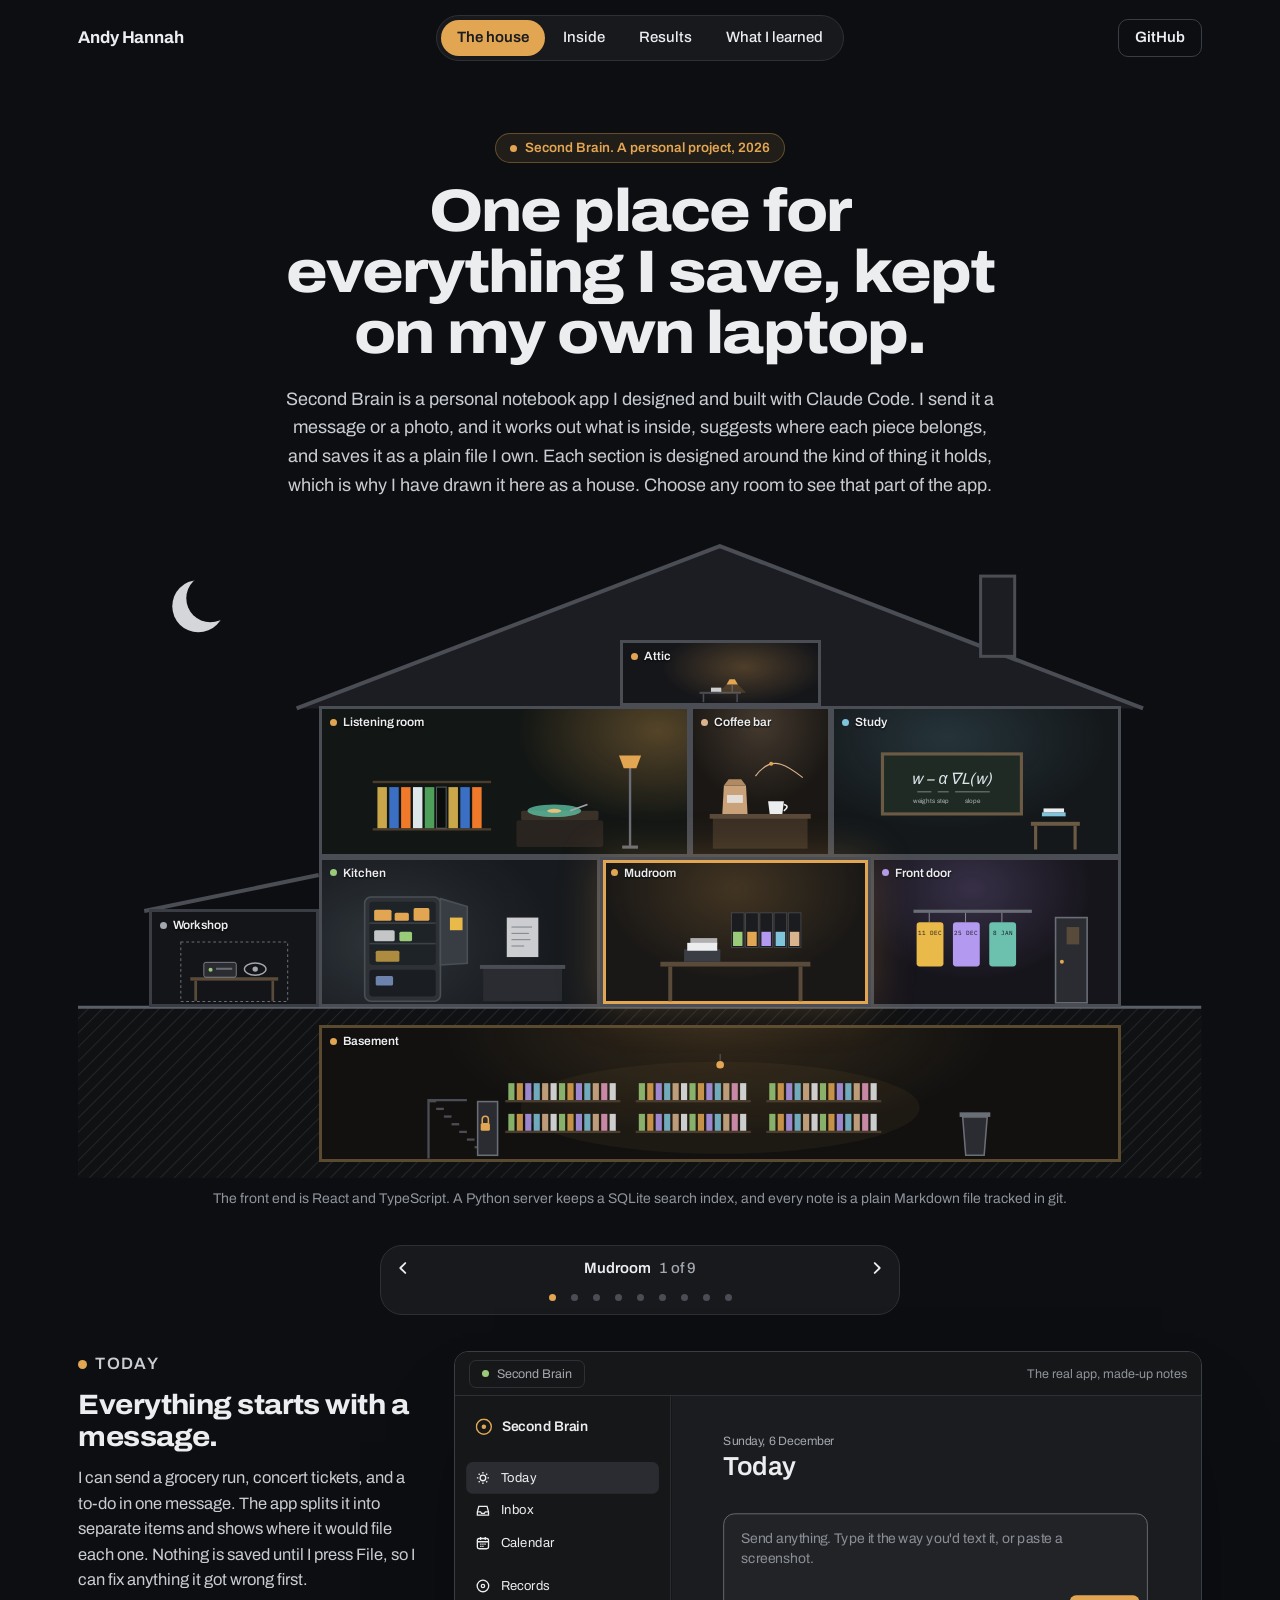
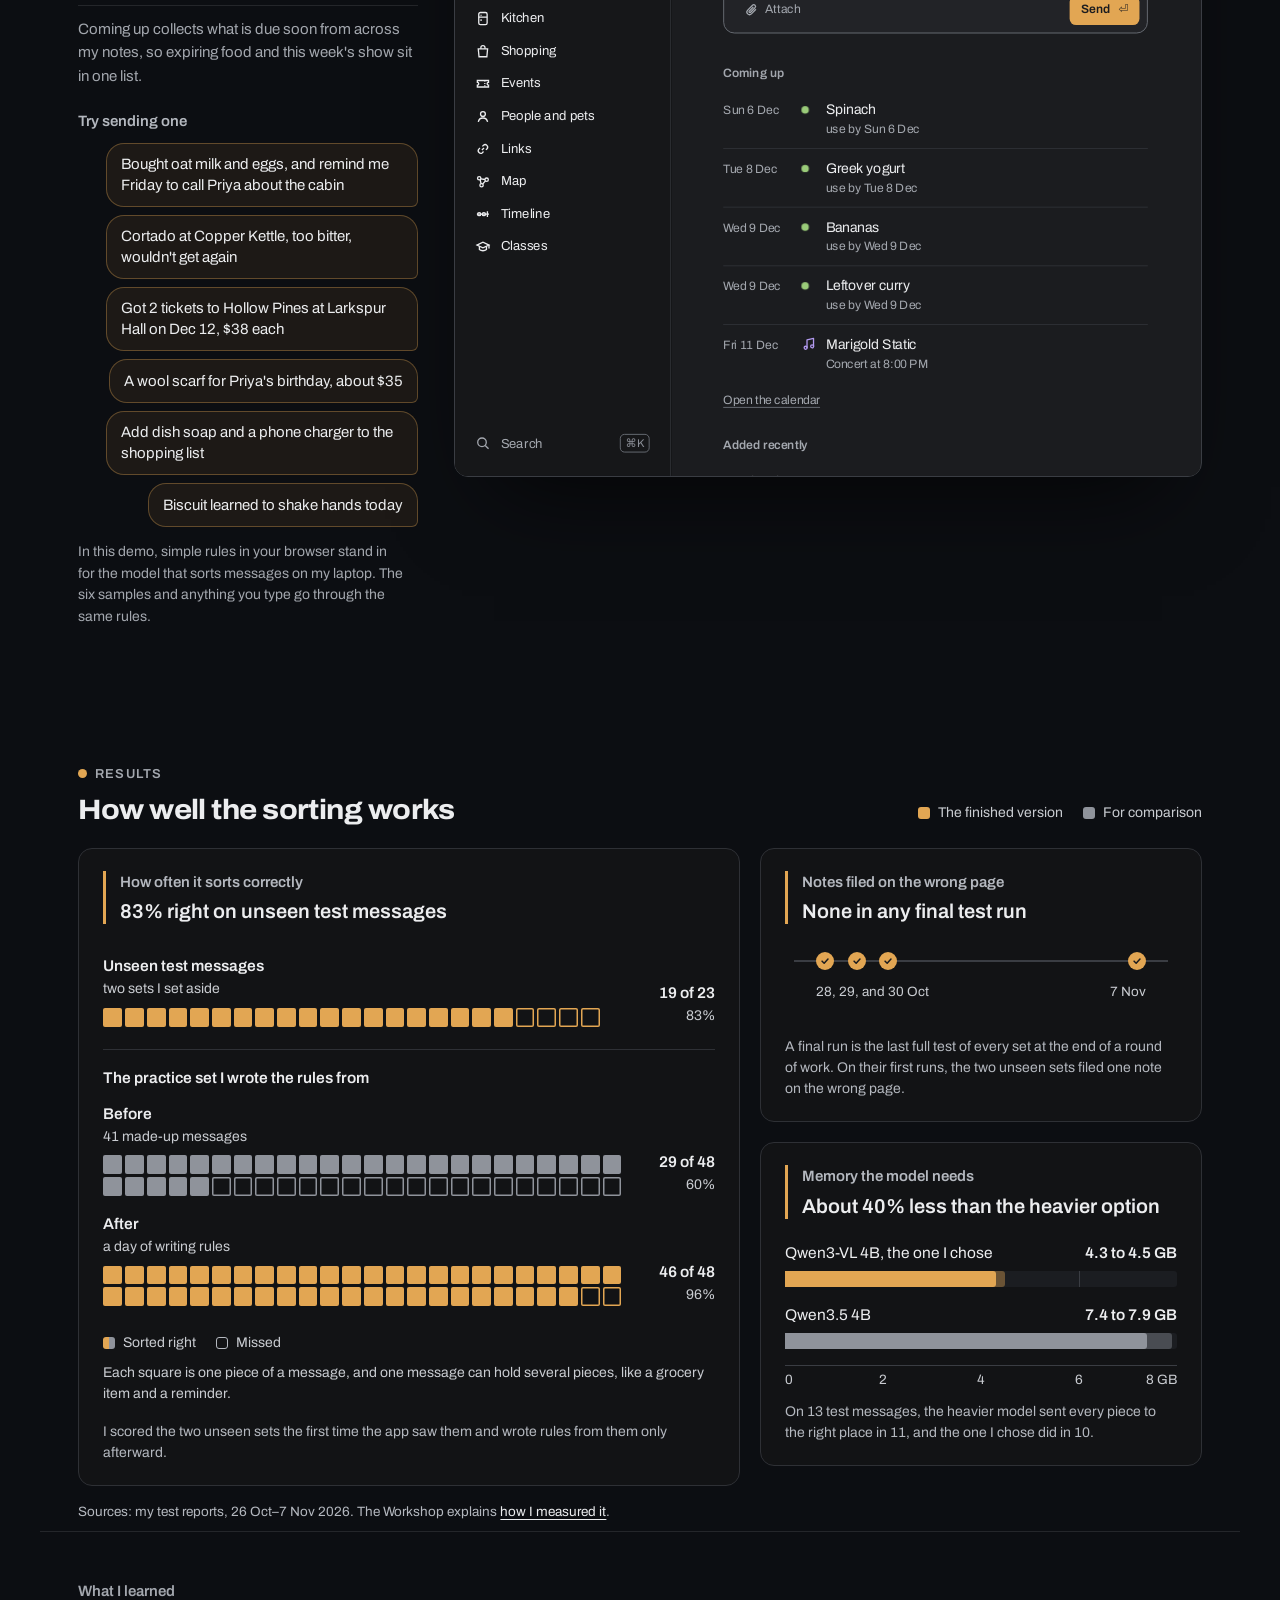
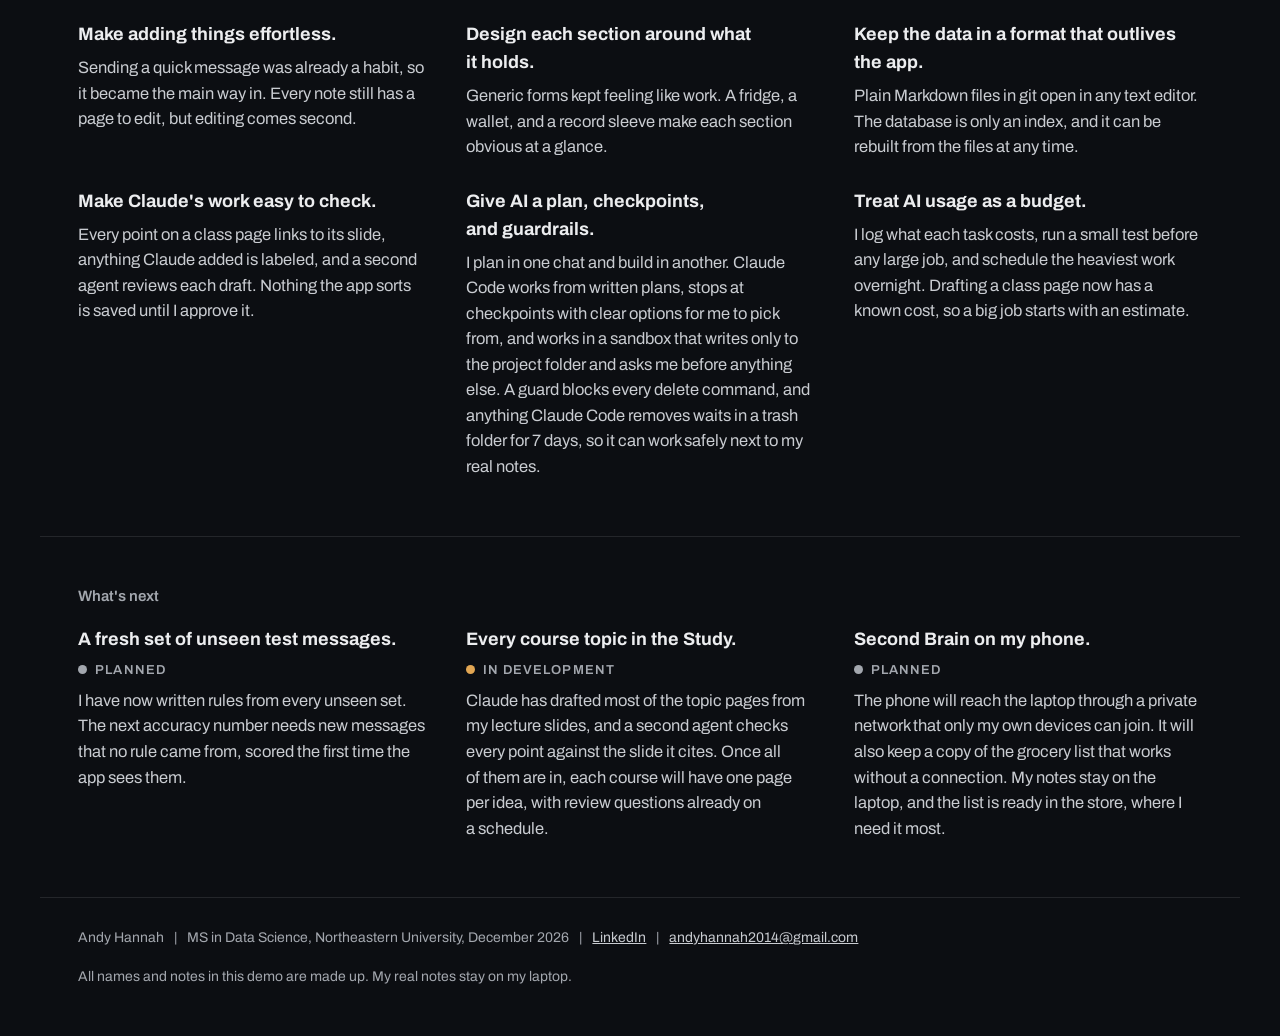
==== commit 72d802be: "Second Brain demo: dates follow the visitor's day, and visits are counted" ====
--- a/index.html
+++ b/index.html
@@ -382,7 +382,7 @@
         <a class="skip" href="#results">Skip past the app</a>
         <div class="aw">
           <div class="aw-bar"><span class="aw-chip"><i></i>Second Brain</span><span class="aw-note">The real app, made-up notes</span></div>
-          <div class="aw-fit"><iframe id="app" class="aw-frame" src="app/index.html?v=2026-11-25-1923#/today" title="Second Brain, the real app with made-up notes"></iframe></div>
+          <div class="aw-fit"><iframe id="app" class="aw-frame" src="app/index.html?v=2026-11-25-2232#/today" title="Second Brain, the real app with made-up notes"></iframe></div>
         </div>
       </div>
       <div class="sc" data-show="basement">
@@ -489,13 +489,37 @@
 
 <script>
 (function () {
+  // Visits and the rooms opened, counted by GoatCounter on the published page only. A visit from this Mac (localhost,
+  // 127.x, a private address or a file) never loads its script, so local checks add nothing to the numbers. A count
+  // names the page or a room and nothing else, and the app, where anything is typed, is in its own frame and never
+  // counted. A ?ref= tag goes as the visit's referrer, so ?ref=linkedin and ?ref=resume show as their own sources.
+  var COUNTED = location.protocol !== 'file:' &&
+    !/(^|\.)localhost$|^127\.|^10\.|^172\.(1[6-9]|2\d|3[01])\.|^192\.168\.|^0\.0\.0\.0$|^\[?::1\]?$/.test(location.hostname);
+  var waitingCounts = [];
+  function tally(vars) {
+    if (!COUNTED) return;
+    var ref = /[?&]ref=([^&#]*)/.exec(location.search);
+    if (ref) vars.referrer = decodeURIComponent(ref[1].replace(/\+/g, ' '));
+    if (window.goatcounter && window.goatcounter.count) window.goatcounter.count(vars);
+    else waitingCounts.push(vars);
+  }
+  if (COUNTED) {
+    var gc = document.createElement('script');
+    gc.async = true;
+    gc.setAttribute('data-goatcounter', 'https://datum-evidence.goatcounter.com/count');
+    gc.setAttribute('data-goatcounter-settings', '{"no_onload": true}');
+    gc.onload = function () { while (waitingCounts.length) window.goatcounter.count(waitingCounts.shift()); };
+    gc.src = 'https://gc.zgo.at/count.js';
+    document.head.appendChild(gc);
+    tally({ path: location.pathname });
+  }
   var APP = ['listen', 'coffee', 'classroom', 'kitchen', 'today', 'hall'];
   // Each room opens the app on its own screen.
   var ROUTE = { today: '#/today', kitchen: '#/kitchen', coffee: '#/kitchen?tab=coffee', hall: '#/events',
     listen: '#/records/Collections/Records/Juniper%20Coast%20-%20Slow%20Weather', classroom: '#/classes/topics/Gradient%20descent' };
   var frame = document.getElementById('app');
   // Each export stamps the app's address (web/scripts/export-demo.mjs), so a browser never mixes in an older build's files.
-  var APP_URL = 'app/index.html?v=2026-11-25-1923';
+  var APP_URL = 'app/index.html?v=2026-11-25-2232';
   var current = null;
   var bar = document.getElementById('bar');
   // A phone, or a touch screen wide enough for the desktop layout, gives the app the height under the header, between
@@ -552,6 +576,8 @@
       b.setAttribute('aria-pressed', on ? 'true' : 'false');
     });
     if (ROUTE[room]) go(ROUTE[room]);
+    // A room counts when it opens: not the Mudroom a plain visit starts on, and not a room pressed again.
+    if (current && room !== current) tally({ path: 'room/' + SLUG[room], title: NAME[room], event: true });
     current = room;
     steer(room);
     fit();
@@ -731,8 +757,27 @@
     } else return;
     tree(); log();
   });
+  // The made-up vault's dates follow the visitor's day, as the app's do (the app's src/demo/shift.ts): each moves by the
+  // days from the export day to today, so a file's name matches its note in the app. The page's own dates, the test
+  // runs in Results and the Workshop, are real and never move.
+  var two = function (n) { return (n < 10 ? '0' : '') + n; };
+  var serial = function (y, m, d) { return Date.UTC(+y, +m - 1, +d) / 864e5; };
+  var dayAt = function (n) { var t = new Date(n * 864e5); return t.getUTCFullYear() + '-' + two(t.getUTCMonth() + 1) + '-' + two(t.getUTCDate()); };
+  function moved(text, days) {
+    if (!days) return String(text);
+    return String(text).replace(/(^|[^\w-])(\d{4})-(\d{2})(?:-(\d{2}))?(?![\dA-SU-Za-z_]|-\d)/g, function (all, before, y, m, d) {
+      if (+m < 1 || +m > 12 || (d && (+d < 1 || +d > 31))) return all;
+      var to = dayAt(serial(y, m, d || 15) + days);
+      return before + (d ? to : to.slice(0, 7));
+    });
+  }
+  var MON = ['JAN', 'FEB', 'MAR', 'APR', 'MAY', 'JUN', 'JUL', 'AUG', 'SEP', 'OCT', 'NOV', 'DEC'];
   fetch('vault.json', { cache: 'no-cache' }).then(function (r) { return r.json(); }).then(function (v) {
-    files = v.files; commits = v.commits; tree(); log();
+    var now = new Date(), was = String(v.today).split('-');
+    var days = serial(now.getFullYear(), now.getMonth() + 1, now.getDate()) - serial(was[0], was[1], was[2]);
+    files = v.files.map(function (f) { return { path: moved(f.path, days) }; });
+    commits = v.commits.map(function (c) { return { hash: c.hash, subject: moved(c.subject, days) }; });
+    tree(); log();
     var d = v.frame;
     var fi = document.querySelectorAll('.fi');
     fi.forEach(function (r, i) { r.setAttribute('fill', i < d.soon.length ? '#E2A653' : '#9ACB79'); });
@@ -744,13 +789,17 @@
       r.setAttribute('fill', c);
       if (dark(c)) { r.setAttribute('stroke', '#6A6E76'); r.setAttribute('stroke-width', '1'); }
     });
-    document.querySelectorAll('.pass-day').forEach(function (t, i) { if (d.passes[i]) t.textContent = d.passes[i]; });
+    document.querySelectorAll('.pass-day').forEach(function (t, i) {
+      var p = d.passes[i] && moved(d.passes[i], days).split('-');
+      if (p) t.textContent = (+p[2]) + ' ' + MON[+p[1] - 1];
+    });
   });
   // The room the address names, or the one this tab last had, or the Mudroom. A link that names a room, opened fresh,
   // scrolls to its result once the page has loaded. A reload keeps the browser's own scroll.
   var named = BY[location.hash.slice(1)], start = named;
   if (!start) { try { start = sessionStorage.getItem('sb-room'); } catch (e) { /* storage closed */ } }
   show(SLUG[start] ? start : 'today');
+  if (named) tally({ path: 'room/' + SLUG[named], title: NAME[named], event: true }); // a link that names a room opened it
   if (named) addEventListener('load', function () { setTimeout(function () { if (scrollY < 4) arrive(named); }, 0); });
 
   // The pill bar marks the section on screen: the last one whose top has passed under the header, or What I learned
